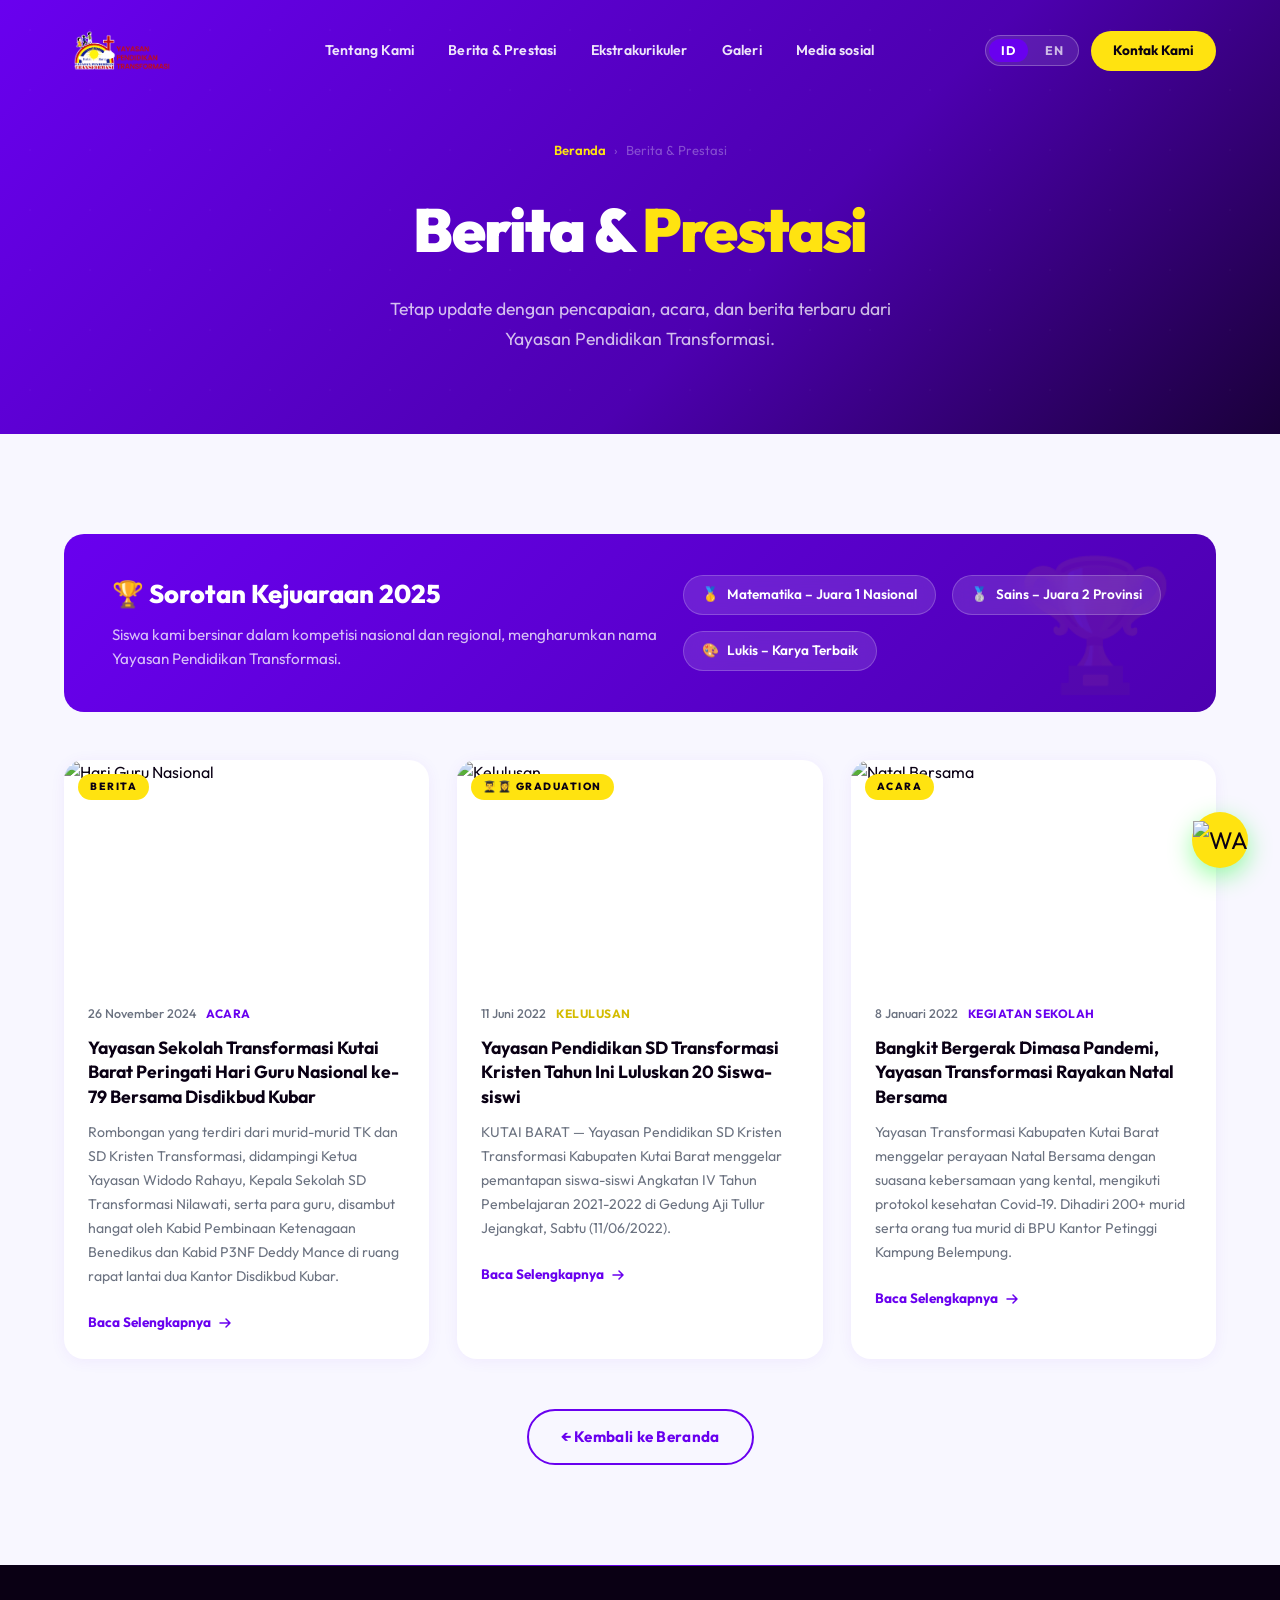
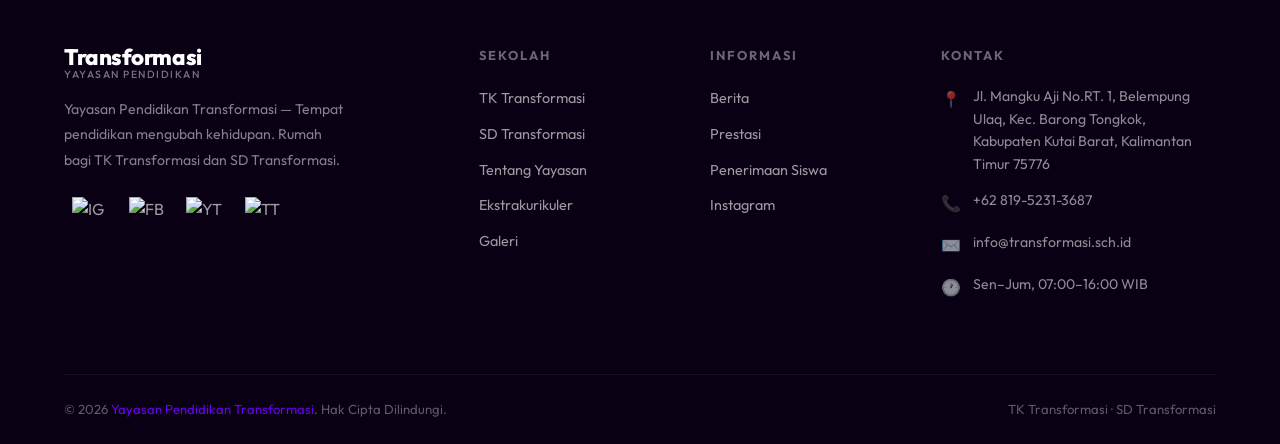
==== berita.html @ 36147ccf "adasidk" ====
<!DOCTYPE html>
<html lang="id">
<head>
  <meta charset="UTF-8" />
  <meta name="viewport" content="width=device-width, initial-scale=1.0" />
  <title>Berita & Prestasi — Yayasan Pendidikan Transformasi</title>
  <meta name="description" content="Berita terbaru dan sorotan prestasi siswa SD & TK Transformasi, Kutai Barat." />
  <link rel="stylesheet" href="style.css" />
  <link rel="icon" href="data:image/svg+xml,<svg xmlns='http://www.w3.org/2000/svg' viewBox='0 0 100 100'><text y='.9em' font-size='90'>🎓</text></svg>" />
  <style>
    /* Page hero banner */
    .page-hero {
      background: linear-gradient(135deg, var(--purple) 0%, var(--purple-dark) 60%, #1a003a 100%);
      padding: 140px 0 80px;
      text-align: center;
      position: relative;
      overflow: hidden;
    }
    .page-hero::before {
      content: '';
      position: absolute;
      inset: 0;
      background: url("data:image/svg+xml,%3Csvg width='60' height='60' viewBox='0 0 60 60' xmlns='http://www.w3.org/2000/svg'%3E%3Cg fill='none' fill-rule='evenodd'%3E%3Cg fill='%23ffffff' fill-opacity='0.03'%3E%3Ccircle cx='30' cy='30' r='1'/%3E%3C/g%3E%3C/g%3E%3C/svg%3E");
    }
    .page-hero h1 {
      font-size: clamp(2.2rem, 5vw, 3.8rem);
      font-weight: 900;
      color: var(--white);
      letter-spacing: -0.03em;
      margin-bottom: 16px;
      position: relative;
      z-index: 1;
    }
    .page-hero h1 span { color: var(--yellow); }
    .page-hero p {
      color: rgba(255,255,255,0.75);
      font-size: 1.1rem;
      max-width: 540px;
      margin: 0 auto;
      line-height: 1.7;
      position: relative;
      z-index: 1;
    }
    .breadcrumb {
      display: flex;
      align-items: center;
      justify-content: center;
      gap: 8px;
      font-size: 0.82rem;
      color: rgba(255,255,255,0.5);
      margin-bottom: 20px;
      position: relative;
      z-index: 1;
    }
    .breadcrumb a { color: var(--yellow); font-weight: 600; }
    .breadcrumb a:hover { text-decoration: underline; }
    .breadcrumb span { color: rgba(255,255,255,0.3); }

    /* Extended news grid */
    .news-grid-extended {
      display: grid;
      grid-template-columns: repeat(3, 1fr);
      gap: 28px;
    }
    @media (max-width: 1024px) { .news-grid-extended { grid-template-columns: repeat(2, 1fr); } }
    @media (max-width: 640px)  { .news-grid-extended { grid-template-columns: 1fr; } }
  </style>
</head>

<body>

  <!-- NAVBAR (identik dengan index) -->
  <header id="navbar">
    <div class="container">
      <div class="nav-inner">
        <a href="index.html" class="nav-logo">
          <img src="/assets/logo.png" alt="Transformasi Logo" onerror="this.style.display='none'" />
        </a>
        <nav class="nav-links" id="navLinks">
          <a href="index.html#about"    data-en="About"              data-id="Tentang Kami">Tentang Kami</a>
          <a href="berita.html"         data-en="News & Achievements" data-id="Berita & Prestasi" class="active">Berita & Prestasi</a>
          <a href="ekstrakurikuler.html" data-en="Extracurricular"   data-id="Ekstrakurikuler">Ekstrakurikuler</a>
          <a href="galeri.html"         data-en="Gallery"            data-id="Galeri">Galeri</a>
          <a href="index.html#instagram" data-en="Social media"      data-id="Media sosial">Instagram</a>
        </nav>
        <div class="nav-right">
          <div class="lang-toggle">
            <button class="lang-btn" id="langID" onclick="setLang('id')">ID</button>
            <button class="lang-btn" id="langEN" onclick="setLang('en')">EN</button>
          </div>
          <a href="index.html#footer" class="nav-cta" data-en="Contact us" data-id="Kontak Kami">Kontak kami</a>
          <div class="hamburger" id="hamburger" onclick="toggleMobileMenu()">
            <span></span><span></span><span></span>
          </div>
        </div>
      </div>
    </div>
    <div class="mobile-menu" id="mobileMenu">
      <a href="index.html#about"      onclick="toggleMobileMenu()">Tentang Kami</a>
      <a href="berita.html"            onclick="toggleMobileMenu()">Berita & Prestasi</a>
      <a href="ekstrakurikuler.html"   onclick="toggleMobileMenu()">Ekstrakurikuler</a>
      <a href="galeri.html"            onclick="toggleMobileMenu()">Galeri</a>
      <a href="index.html#instagram"   onclick="toggleMobileMenu()">Media Sosial</a>
      <a href="index.html#footer"      onclick="toggleMobileMenu()">Kontak Kami</a>
    </div>
  </header>

  <!-- PAGE HERO -->
  <section class="page-hero">
    <div class="breadcrumb">
      <a href="index.html">Beranda</a>
      <span>›</span>
      <span>Berita & Prestasi</span>
    </div>
    <h1>Berita &amp; <span>Prestasi</span></h1>
    <p>Tetap update dengan pencapaian, acara, dan berita terbaru dari Yayasan Pendidikan Transformasi.</p>
  </section>

  <!-- MAIN CONTENT -->
  <section id="berita" class="section-pad">
    <div class="container">

      <!-- Prestasi Banner -->
      <div class="prestasi-banner reveal">
        <div class="prestasi-banner-text">
          <h3 data-en="🏆 Championship Highlights 2025" data-id="🏆 Sorotan Kejuaraan 2025">🏆 Sorotan Kejuaraan 2025</h3>
          <p data-en="Our students shine in national and regional competitions."
             data-id="Siswa kami bersinar dalam kompetisi nasional dan regional, mengharumkan nama Yayasan Pendidikan Transformasi.">
            Siswa kami bersinar dalam kompetisi nasional dan regional, mengharumkan nama Yayasan Pendidikan Transformasi.
          </p>
        </div>
        <div class="prestasi-awards">
          <div class="award-pill">🥇 <span>Matematika – Juara 1 Nasional</span></div>
          <div class="award-pill">🥈 <span>Sains – Juara 2 Provinsi</span></div>
          <div class="award-pill">🎨 <span>Lukis – Karya Terbaik</span></div>
        </div>
      </div>

      <!-- News Grid (extended — tambah kartu lebih banyak di sini) -->
      <div class="news-grid-extended" style="margin-top: 0;">

        <!-- Card 1 -->
        <div class="news-card reveal">
          <div class="news-img-wrap">
            <img src="https://mediakaltim.com/wp-content/uploads/2024/11/KUBAR-Hari-Guru-Nasional1-696x305.jpg" alt="Hari Guru Nasional" />
            <span class="news-badge">Berita</span>
          </div>
          <div class="news-body">
            <div class="news-meta">
              <span class="news-date">26 November 2024</span>
              <span class="news-cat">Acara</span>
            </div>
            <h3>Yayasan Sekolah Transformasi Kutai Barat Peringati Hari Guru Nasional ke-79 Bersama Disdikbud Kubar</h3>
            <p>Rombongan yang terdiri dari murid-murid TK dan SD Kristen Transformasi, didampingi Ketua Yayasan Widodo Rahayu, Kepala Sekolah SD Transformasi Nilawati, serta para guru, disambut hangat oleh Kabid Pembinaan Ketenagaan Benedikus dan Kabid P3NF Deddy Mance di ruang rapat lantai dua Kantor Disdikbud Kubar.</p>
            <a href="https://mediakaltim.com/yayasan-sekolah-transformasi-kutai-barat-peringati-hari-guru-nasional-ke-79-bersama-disdikbud-kubar/" class="news-link" target="_blank">
              <span>Baca Selengkapnya</span>
              <svg width="16" height="16" viewBox="0 0 16 16" fill="none"><path d="M3 8h10M9 4l4 4-4 4" stroke="currentColor" stroke-width="1.5" stroke-linecap="round" stroke-linejoin="round"/></svg>
            </a>
          </div>
        </div>

        <!-- Card 2 -->
        <div class="news-card reveal">
          <div class="news-img-wrap">
            <img src="https://www.berandaindonesia.id/wp-content/uploads/2022/06/IMG_20220612_060843.jpg" alt="Kelulusan" />
            <span class="news-badge Graduation">👨‍🎓👩‍🎓 Graduation</span>
          </div>
          <div class="news-body">
            <div class="news-meta">
              <span class="news-date">11 Juni 2022</span>
              <span class="news-cat" style="color:var(--yellow-dark)">Kelulusan</span>
            </div>
            <h3>Yayasan Pendidikan SD Transformasi Kristen Tahun Ini Luluskan 20 Siswa-siswi</h3>
            <p>KUTAI BARAT — Yayasan Pendidikan SD Kristen Transformasi Kabupaten Kutai Barat menggelar pemantapan siswa-siswi Angkatan IV Tahun Pembelajaran 2021-2022 di Gedung Aji Tullur Jejangkat, Sabtu (11/06/2022).</p>
            <a href="https://www.berandaindonesia.id/2022/06/11/yayasan-pendidikan-sd-transformasi-kristen-tahun-ini-luluskan-20-siswa-siswi" class="news-link" target="_blank">
              <span>Baca Selengkapnya</span>
              <svg width="16" height="16" viewBox="0 0 16 16" fill="none"><path d="M3 8h10M9 4l4 4-4 4" stroke="currentColor" stroke-width="1.5" stroke-linecap="round" stroke-linejoin="round"/></svg>
            </a>
          </div>
        </div>

        <!-- Card 3 -->
        <div class="news-card reveal">
          <div class="news-img-wrap">
            <img src="https://swarakaltim.com/wp-content/uploads/2022/01/Bangkit-Bergerak-Dimasa-Pandemi-Yayasan-Transformasi-Rayakan-Natal-Bersama.jpg" alt="Natal Bersama" />
            <span class="news-badge">Acara</span>
          </div>
          <div class="news-body">
            <div class="news-meta">
              <span class="news-date">8 Januari 2022</span>
              <span class="news-cat">Kegiatan Sekolah</span>
            </div>
            <h3>Bangkit Bergerak Dimasa Pandemi, Yayasan Transformasi Rayakan Natal Bersama</h3>
            <p>Yayasan Transformasi Kabupaten Kutai Barat menggelar perayaan Natal Bersama dengan suasana kebersamaan yang kental, mengikuti protokol kesehatan Covid-19. Dihadiri 200+ murid serta orang tua murid di BPU Kantor Petinggi Kampung Belempung.</p>
            <a href="https://swarakaltim.com/2022/01/09/bangkit-bergerak-dimasa-pandemi-yayasan-transformasi-rayakan-natal-bersama/" class="news-link" target="_blank">
              <span>Baca Selengkapnya</span>
              <svg width="16" height="16" viewBox="0 0 16 16" fill="none"><path d="M3 8h10M9 4l4 4-4 4" stroke="currentColor" stroke-width="1.5" stroke-linecap="round" stroke-linejoin="round"/></svg>
            </a>
          </div>
        </div>

        <!-- Tambahkan kartu berita baru di sini dengan format yang sama -->

      </div><!-- /news-grid-extended -->

      <!-- Back to home -->
      <div class="berita-footer">
        <a href="index.html" class="btn btn-outline-purple">← Kembali ke Beranda</a>
      </div>
    </div>
  </section>

  <!-- FOOTER -->
  <footer id="footer">
    <div class="container">
      <div class="footer-grid">
        <div class="footer-brand">
          <div class="nav-logo" style="margin-bottom:16px">
            <img src="logo.png" alt="Logo" style="width:44px;height:44px;object-fit:contain" onerror="this.style.display='none'" />
            <div class="nav-logo-text">
              <span class="nav-logo-name">Transformasi</span>
              <span class="nav-logo-sub">Yayasan Pendidikan</span>
            </div>
          </div>
          <p class="footer-desc">Yayasan Pendidikan Transformasi — Tempat pendidikan mengubah kehidupan. Rumah bagi TK Transformasi dan SD Transformasi.</p>
          <div class="footer-socials">
            <a href="https://www.instagram.com/transformasi_kutaibarat" class="social-btn" title="Instagram"><img src="https://cdn-icons-png.flaticon.com/512/174/174855.png" alt="IG" /></a>
            <a href="https://www.facebook.com/share/1ArKHrLhUh/" class="social-btn" title="Facebook"><img src="https://cdn-icons-png.flaticon.com/512/174/174848.png" alt="FB" /></a>
            <a href="https://youtube.com/@yayasan.transformasi" class="social-btn" title="YouTube"><img src="https://cdn-icons-png.flaticon.com/512/1384/1384060.png" alt="YT" /></a>
            <a href="https://www.tiktok.com/@yayasan_transformasi" class="social-btn" title="Tiktok"><img src="https://cdn-icons-png.flaticon.com/512/15713/15713399.png" alt="TT" /></a>
          </div>
        </div>
        <div class="footer-col">
          <h4>Sekolah</h4>
          <ul>
            <li><a href="index.html#about">TK Transformasi</a></li>
            <li><a href="index.html#about">SD Transformasi</a></li>
            <li><a href="index.html#about">Tentang Yayasan</a></li>
            <li><a href="ekstrakurikuler.html">Ekstrakurikuler</a></li>
            <li><a href="galeri.html">Galeri</a></li>
          </ul>
        </div>
        <div class="footer-col">
          <h4>Informasi</h4>
          <ul>
            <li><a href="berita.html">Berita</a></li>
            <li><a href="berita.html">Prestasi</a></li>
            <li><a href="#">Penerimaan Siswa</a></li>
            <li><a href="https://www.instagram.com/transformasi_kutaibarat">Instagram</a></li>
          </ul>
        </div>
        <div class="footer-col">
          <h4>Kontak</h4>
          <div class="footer-contact-item">
            <span class="icon">📍</span>
            <span>Jl. Mangku Aji No.RT. 1, Belempung Ulaq, Kec. Barong Tongkok, Kabupaten Kutai Barat, Kalimantan Timur 75776</span>
          </div>
          <div class="footer-contact-item"><span class="icon">📞</span><span>+62 819-5231-3687</span></div>
          <div class="footer-contact-item"><span class="icon">✉️</span><span>info@transformasi.sch.id</span></div>
          <div class="footer-contact-item"><span class="icon">🕐</span><span>Sen–Jum, 07:00–16:00 WIB</span></div>
        </div>
      </div>
      <div class="footer-bottom">
        <p>© 2026 <span>Yayasan Pendidikan Transformasi</span>. Hak Cipta Dilindungi.</p>
        <p>TK Transformasi · SD Transformasi</p>
      </div>
    </div>
  </footer>

  <a href="https://wa.me/6281952313687?text=Halo%20Yayasan%20Transformasi!" target="_blank" class="floating-chat" title="Chat WhatsApp">
    <img src="https://cdn-icons-png.flaticon.com/512/3536/3536445.png" alt="WA" />
  </a>

  <script src="script.js"></script>
</body>
</html>
---- style.css ----
/* ============================================
   YAYASAN TRANSFORMASI - Design System
   Modern Futuristic Minimalist
============================================ */

@import url('https://fonts.googleapis.com/css2?family=Outfit:wght@300;400;500;600;700;800;900&family=Inter:wght@300;400;500;600;700&display=swap');

/* ---- CSS Variables ---- */
:root {
  --purple: #6900ef;
  --purple-dark: #4d00b0;
  --purple-light: #8b33ff;
  --purple-glow: rgba(105, 0, 239, 0.3);
  --yellow: #ffe310;
  --yellow-dark: #d4bc00;
  --white: #ffffff;
  --off-white: #f8f7ff;
  --dark: #0a0014;
  --dark-card: #130026;
  --gray: #6b7280;
  --gray-light: #f3f0ff;
  --font-primary: 'Outfit', sans-serif;
  --font-secondary: 'Inter', sans-serif;
  --transition: 0.3s cubic-bezier(0.4, 0, 0.2, 1);
  --shadow-sm: 0 4px 20px rgba(105,0,239,0.12);
  --shadow-md: 0 8px 40px rgba(105,0,239,0.2);
  --shadow-lg: 0 16px 60px rgba(105,0,239,0.28);
  --radius-sm: 12px;
  --radius-md: 20px;
  --radius-lg: 32px;
  --border-glow: 1px solid rgba(105,0,239,0.25);
}

/* ---- Reset & Base ---- */
*, *::before, *::after { box-sizing: border-box; margin: 0; padding: 0; }

html { scroll-behavior: smooth; font-size: 16px; }

body {
  font-family: var(--font-primary);
  background: var(--white);
  color: var(--dark);
  overflow-x: hidden;
  line-height: 1.6;
}

img { max-width: 100%; display: block; }
a { text-decoration: none; color: inherit; }
ul { list-style: none; }
button { cursor: pointer; border: none; background: none; font-family: inherit; }

/* ---- Utility ---- */
.container { max-width: 1200px; margin: 0 auto; padding: 0 24px; }
.section-pad { padding: 100px 0; }
.section-pad-sm { padding: 70px 0; }
.text-center { text-align: center; }
.tag {
  display: inline-block;
  background: var(--purple-glow);
  color: var(--purple);
  font-size: 0.75rem;
  font-weight: 700;
  letter-spacing: 2px;
  text-transform: uppercase;
  padding: 6px 18px;
  border-radius: 50px;
  border: 1px solid rgba(105,0,239,0.2);
  margin-bottom: 16px;
}
.tag-yellow {
  background: rgba(255,227,16,0.15);
  color: #8b6d00;
  border-color: rgba(255,227,16,0.4);
}
.section-title {
  font-size: clamp(2rem, 4vw, 3rem);
  font-weight: 800;
  line-height: 1.15;
  letter-spacing: -0.02em;
}
.section-subtitle {
  font-size: 1.1rem;
  color: var(--gray);
  max-width: 600px;
  margin: 16px auto 0;
  line-height: 1.7;
}
.btn {
  display: inline-flex;
  align-items: center;
  gap: 8px;
  padding: 14px 32px;
  border-radius: 50px;
  font-size: 0.95rem;
  font-weight: 700;
  letter-spacing: 0.3px;
  transition: var(--transition);
  position: relative;
  overflow: hidden;
}
.btn-primary {
  background: var(--purple);
  color: var(--white);
  box-shadow: 0 4px 20px var(--purple-glow);
}
.btn-primary:hover {
  background: var(--purple-dark);
  box-shadow: 0 8px 30px rgba(105,0,239,0.45);
  transform: translateY(-2px);
}
.btn-yellow {
  background: var(--yellow);
  color: var(--dark);
  box-shadow: 0 4px 20px rgba(255,227,16,0.35);
}
.btn-yellow:hover {
  background: var(--yellow-dark);
  transform: translateY(-2px);
  box-shadow: 0 8px 30px rgba(255,227,16,0.5);
}
.btn-outline {
  background: transparent;
  color: var(--white);
  border: 2px solid rgba(255,255,255,0.4);
}
.btn-outline:hover {
  background: rgba(255,255,255,0.12);
  border-color: var(--white);
}
.btn-outline-purple {
  background: transparent;
  color: var(--purple);
  border: 2px solid var(--purple);
}
.btn-outline-purple:hover {
  background: var(--purple);
  color: var(--white);
}

/* ---- Scroll reveal ---- */
.reveal { opacity: 0; transform: translateY(40px); transition: opacity 0.7s ease, transform 0.7s ease; }
.reveal.visible { opacity: 1; transform: translateY(0); }
.reveal-left { opacity: 0; transform: translateX(-50px); transition: opacity 0.7s ease, transform 0.7s ease; }
.reveal-left.visible { opacity: 1; transform: translateX(0); }
.reveal-right { opacity: 0; transform: translateX(50px); transition: opacity 0.7s ease, transform 0.7s ease; }
.reveal-right.visible { opacity: 1; transform: translateX(0); }

/* ===========================================
   NAVBAR
=========================================== */
#navbar {
  position: fixed;
  top: 0;
  left: 0;
  width: 100%;
  z-index: 1000;
  transition: background 0.4s ease, box-shadow 0.4s ease, padding 0.4s ease;
  padding: 20px 0;
}
#navbar.scrolled {
  background: rgba(255,255,255,0.97);
  backdrop-filter: blur(20px);
  -webkit-backdrop-filter: blur(20px);
  box-shadow: 0 2px 30px rgba(105,0,239,0.08);
  padding: 12px 0;
}
.nav-inner {
  display: flex;
  align-items: center;
  justify-content: space-between;
  gap: 16px;
}
.nav-logo {
  display: flex;
  align-items: center;
  gap: 12px;
  text-decoration: none;
}
.nav-logo img {
  width: 150px;
  height: auto;
  /* object-fit: contain; */
}
.nav-logo-text { display: flex; flex-direction: column; line-height: 1.1; }
.nav-logo-name {
  font-size: 1.1rem;
  font-weight: 800;
  color: var(--white);
  transition: color 0.3s;
  letter-spacing: -0.02em;
}
.nav-logo-sub {
  font-size: 0.65rem;
  font-weight: 500;
  color: rgba(255,255,255,0.75);
  letter-spacing: 1.5px;
  text-transform: uppercase;
  transition: color 0.3s;
}
#navbar.scrolled .nav-logo-name { color: var(--purple); }
#navbar.scrolled .nav-logo-sub { color: var(--gray); }

.nav-links {
  display: flex;
  align-items: center;
  gap: 6px;
}
.nav-links a {
  font-size: 0.88rem;
  font-weight: 600;
  color: rgba(255,255,255,0.9);
  padding: 8px 14px;
  border-radius: 8px;
  transition: var(--transition);
  letter-spacing: 0.2px;
}
.nav-links a:hover, .nav-links a.active {
  color: var(--yellow);
  background: rgba(255,227,16,0.1);
}
#navbar.scrolled .nav-links a { color: var(--dark); }
#navbar.scrolled .nav-links a:hover, #navbar.scrolled .nav-links a.active {
  color: var(--purple);
  background: rgba(105,0,239,0.08);
}

.nav-right { display: flex; align-items: center; gap: 12px; }
.lang-toggle {
  display: flex;
  align-items: center;
  background: rgba(255,255,255,0.1);
  border-radius: 50px;
  border: 1px solid rgba(255,255,255,0.25);
  overflow: hidden;
  transition: var(--transition);
}
#navbar.scrolled .lang-toggle {
  background: rgba(105,0,239,0.06);
  border-color: rgba(105,0,239,0.2);
}
.lang-btn {
  padding: 6px 14px;
  font-size: 0.78rem;
  font-weight: 700;
  color: rgba(255,255,255,0.7);
  cursor: pointer;
  transition: var(--transition);
  letter-spacing: 1px;
  border: none;
  background: none;
  font-family: inherit;
}
#navbar.scrolled .lang-btn { color: var(--gray); }
.lang-btn.active {
  background: var(--purple);
  color: var(--white) !important;
  border-radius: 50px;
  margin: 3px;
  padding: 4px 12px;
}
.nav-cta {
  background: var(--yellow);
  color: var(--dark) !important;
  padding: 9px 22px;
  border-radius: 50px;
  font-size: 0.85rem;
  font-weight: 700;
  transition: var(--transition);
  border: none;
}
.nav-cta:hover { background: var(--yellow-dark); transform: translateY(-1px); }

.hamburger {
  display: none;
  flex-direction: column;
  gap: 5px;
  cursor: pointer;
  padding: 4px;
}
.hamburger span {
  display: block;
  width: 24px;
  height: 2.5px;
  background: var(--white);
  border-radius: 2px;
  transition: var(--transition);
}
#navbar.scrolled .hamburger span { background: var(--dark); }
.hamburger.open span:nth-child(1) { transform: rotate(45deg) translate(5px, 5px); }
.hamburger.open span:nth-child(2) { opacity: 0; }
.hamburger.open span:nth-child(3) { transform: rotate(-45deg) translate(5px, -5px); }

.mobile-menu {
  display: none;
  background: var(--white);
  padding: 24px;
  border-top: 1px solid rgba(105,0,239,0.1);
  flex-direction: column;
  gap: 4px;
}
.mobile-menu.open { display: flex; }
.mobile-menu a {
  font-size: 1rem;
  font-weight: 600;
  color: var(--dark);
  padding: 12px 16px;
  border-radius: 10px;
  transition: var(--transition);
}
.mobile-menu a:hover { background: rgba(105,0,239,0.06); color: var(--purple); }

/* ===========================================
   HERO SECTION
=========================================== */
#hero {
  position: relative;
  width: 100%;
  height: 100vh;
  min-height: 700px;
  display: flex;
  align-items: center;
  justify-content: center;
  overflow: hidden;
}
.hero-video-wrap {
  position: absolute;
  inset: 0;
  z-index: 0;
}
.hero-video-wrap video {
  width: 100%;
  height: 100%;
  object-fit: cover;
}
.hero-overlay {
  position: absolute;
  inset: 0;
  background: linear-gradient(
    135deg,
    rgba(105,0,239,0.85) 0%,
    rgba(10,0,20,0.75) 50%,
    rgba(105,0,239,0.65) 100%
  );
  z-index: 1;
}
.hero-overlay::after {
  content: '';
  position: absolute;
  inset: 0;
  background: url("data:image/svg+xml,%3Csvg width='60' height='60' viewBox='0 0 60 60' xmlns='http://www.w3.org/2000/svg'%3E%3Cg fill='none' fill-rule='evenodd'%3E%3Cg fill='%23ffffff' fill-opacity='0.03'%3E%3Ccircle cx='30' cy='30' r='1'/%3E%3C/g%3E%3C/g%3E%3C/svg%3E");
}
.hero-content {
  position: relative;
  z-index: 2;
  text-align: center;
  padding: 0 24px;
  max-width: 900px;
}
.hero-tag {
  display: inline-flex;
  align-items: center;
  gap: 8px;
  background: rgba(255,255,255,0.1);
  border: 1px solid rgba(255,255,255,0.2);
  padding: 8px 20px;
  border-radius: 50px;
  font-size: 0.8rem;
  font-weight: 600;
  color: var(--yellow);
  letter-spacing: 2px;
  text-transform: uppercase;
  margin-bottom: 28px;
  backdrop-filter: blur(10px);
  animation: fadeInDown 0.8s ease both;
}
.hero-tag span { display: inline-block; width: 6px; height: 6px; border-radius: 50%; background: var(--yellow); animation: pulse 1.5s infinite; }
@keyframes pulse { 0%,100%{opacity:1;transform:scale(1)} 50%{opacity:.5;transform:scale(.8)} }
.hero-title {
  font-size: clamp(2rem, 5vw, 4rem); /* kecilkan dari 2.8rem/7vw/5.5rem */
  font-weight: 900;
  color: var(--white);
  line-height: 1.1;
  letter-spacing: -0.03em;
  margin-bottom: 12px;
  animation: fadeInUp 0.8s ease 0.2s both;
}
.hero-title span { color: var(--yellow); display: block; }
.hero-title span.white { color: var(--white); }
.hero-subtitle {
  font-size: clamp(1rem, 2vw, 1.25rem);
  color: rgba(255,255,255,0.8);
  line-height: 1.7;
  margin-bottom: 40px;
  animation: fadeInUp 0.8s ease 0.35s both;
}
.hero-actions {
  display: flex;
  gap: 16px;
  justify-content: center;
  flex-wrap: wrap;
  animation: fadeInUp 0.8s ease 0.5s both;
}
.hero-school-badges {
  display: flex;
  gap: 12px;
  justify-content: center;
  margin-top: 48px;
  animation: fadeInUp 0.8s ease 0.65s both;
}
.school-badge {
  display: flex;
  align-items: center;
  gap: 10px;
  background: rgba(255,255,255,0.1);
  border: 1px solid rgba(255,255,255,0.2);
  backdrop-filter: blur(10px);
  padding: 12px 24px;
  border-radius: 50px;
  font-size: 0.9rem;
  font-weight: 700;
  color: var(--white);
  transition: var(--transition);
}
.school-badge:hover { background: rgba(255,227,16,0.2); border-color: var(--yellow); color: var(--yellow); }
.school-badge-icon { font-size: 1.3rem; }

.hero-scroll {
  position: absolute;
  bottom: 32px;
  left: 50%;
  transform: translateX(-50%);
  z-index: 2;
  display: flex;
  flex-direction: column;
  align-items: center;
  gap: 6px;
  color: rgba(255,255,255,0.6);
  font-size: 0.7rem;
  letter-spacing: 2px;
  text-transform: uppercase;
  animation: fadeIn 1s ease 1s both;
}
.scroll-arrow {
  color: var(--yellow);
  display: flex;
  align-items: center;
  justify-content: center;
  animation: arrowBounce 1.6s ease-in-out infinite;
}

@keyframes arrowBounce {
  0%, 100% { transform: translateY(0);   opacity: 1; }
  40%       { transform: translateY(8px); opacity: 0.6; }
  70%       { transform: translateY(3px); opacity: 0.9; }
}

@keyframes fadeInDown { from{opacity:0;transform:translateY(-30px)} to{opacity:1;transform:translateY(0)} }
@keyframes fadeInUp { from{opacity:0;transform:translateY(30px)} to{opacity:1;transform:translateY(0)} }
@keyframes fadeIn { from{opacity:0} to{opacity:1} }

/* ===========================================
   ABOUT SECTION
=========================================== */
#about { background: var(--white); }
.about-grid {
  display: grid;
  grid-template-columns: 1fr 1fr;
  gap: 80px;
  align-items: center;
}
.about-text .tag { margin-bottom: 20px; }
.about-text .section-title { margin-bottom: 20px; }
.about-desc { color: var(--gray); font-size: 1.05rem; line-height: 1.8; margin-bottom: 32px; }
.school-cards {
  display: grid;
  grid-template-columns: 1fr 1fr;
  gap: 16px;
  margin-top: 32px;
}
.school-card {
  background: var(--gray-light);
  border: 1px solid rgba(105,0,239,0.1);
  border-radius: var(--radius-md);
  padding: 24px;
  transition: var(--transition);
  position: relative;
  overflow: hidden;
}
.school-card::before {
  content: '';
  position: absolute;
  top: 0; left: 0;
  width: 4px;
  height: 100%;
  background: var(--purple);
  transition: var(--transition);
}
.school-card:hover { box-shadow: var(--shadow-md); transform: translateY(-4px); }
.school-card:hover::before { width: 100%; opacity: 0.04; }
.school-card-icon { font-size: 2rem; margin-bottom: 12px; }
.school-card h3 { font-size: 1.1rem; font-weight: 800; color: var(--purple); margin-bottom: 6px; }
.school-card p { font-size: 0.88rem; color: var(--gray); line-height: 1.6; }

.about-visual { position: relative; }
.about-img-wrap {
  border-radius: var(--radius-lg);
  overflow: hidden;
  position: relative;
  box-shadow: var(--shadow-lg);
}
.about-img-wrap img { width: 100%; height: 500px; object-fit: cover; }
.about-img-badge {
  position: absolute;
  bottom: -20px;
  left: -20px;
  background: var(--yellow);
  border-radius: var(--radius-md);
  padding: 20px 24px;
  box-shadow: 0 8px 30px rgba(255,227,16,0.4);
}
.about-img-badge span { display: block; font-size: 2.2rem; font-weight: 900; color: var(--dark); line-height: 1; }
.about-img-badge small { font-size: 0.75rem; font-weight: 600; color: rgba(0,0,0,0.6); letter-spacing: 0.5px; }

/* ===========================================
   STATS SECTION
=========================================== */
#stats {
  background: var(--dark);
  position: relative;
  overflow: hidden;
}
#stats::before {
  content: '';
  position: absolute;
  top: -50%;
  left: -10%;
  width: 600px;
  height: 600px;
  background: radial-gradient(circle, rgba(105,0,239,0.3) 0%, transparent 70%);
  pointer-events: none;
}
#stats::after {
  content: '';
  position: absolute;
  bottom: -50%;
  right: -10%;
  width: 500px;
  height: 500px;
  background: radial-gradient(circle, rgba(255,227,16,0.1) 0%, transparent 70%);
  pointer-events: none;
}
.stats-header { margin-bottom: 60px; }
.stats-header .section-title { color: var(--white); }
.stats-header .section-subtitle { color: rgba(255,255,255,0.55); }
.stats-grid {
  display: grid;
  grid-template-columns: repeat(4, 1fr);
  gap: 24px;
  position: relative;
  z-index: 1;
}
.stat-card {
  background: rgba(255,255,255,0.04);
  border: 1px solid rgba(255,255,255,0.08);
  border-radius: var(--radius-md);
  padding: 40px 28px;
  text-align: center;
  transition: var(--transition);
  position: relative;
  overflow: hidden;
}
.stat-card::before {
  content: '';
  position: absolute;
  inset: 0;
  background: linear-gradient(135deg, rgba(105,0,239,0.08), transparent);
  opacity: 0;
  transition: var(--transition);
}
.stat-card:hover { border-color: rgba(105,0,239,0.4); transform: translateY(-6px); box-shadow: 0 20px 50px rgba(105,0,239,0.25); }
.stat-card:hover::before { opacity: 1; }
.stat-icon { font-size: 2.5rem; margin-bottom: 16px; }
.stat-num {
  font-size: 3.5rem;
  font-weight: 900;
  color: var(--white);
  line-height: 1;
  letter-spacing: -0.03em;
}
.stat-num .accent { color: var(--yellow); }
.stat-label {
  font-size: 0.9rem;
  font-weight: 500;
  color: rgba(255,255,255,0.5);
  margin-top: 10px;
  letter-spacing: 0.5px;
}

/* ===========================================
   BERITA & PRESTASI
=========================================== */
#berita { background: var(--off-white); }
.berita-header { margin-bottom: 60px; }
.news-grid {
  display: grid;
  grid-template-columns: repeat(3, 1fr);
  gap: 28px;
}
.news-card {
  background: var(--white);
  border-radius: var(--radius-md);
  overflow: hidden;
  box-shadow: 0 2px 16px rgba(105,0,239,0.06);
  transition: var(--transition);
  position: relative;
}
.news-card:hover { transform: translateY(-8px); box-shadow: var(--shadow-md); }
.news-img-wrap { height: 220px; overflow: hidden; position: relative; }
.news-img-wrap img { width: 100%; height: 100%; object-fit: cover; transition: transform 0.6s ease; }
.news-card:hover .news-img-wrap img { transform: scale(1.05); }
.news-badge {
  position: absolute;
  top: 14px; left: 14px;
  background: var(--yellow);
  color: var(--dark);
  font-size: 0.65rem;
  font-weight: 800;
  letter-spacing: 1.5px;
  text-transform: uppercase;
  padding: 5px 12px;
  border-radius: 50px;
}
.news-badge.prestasi { background: var(--purple); color: var(--white); }
.news-body { padding: 24px; }
.news-meta { display: flex; align-items: center; gap: 10px; margin-bottom: 12px; }
.news-date { font-size: 0.78rem; color: var(--gray); font-weight: 500; }
.news-cat { font-size: 0.75rem; font-weight: 700; color: var(--purple); text-transform: uppercase; letter-spacing: 0.5px; }
.news-card h3 { font-size: 1.1rem; font-weight: 700; line-height: 1.4; margin-bottom: 12px; color: var(--dark); }
.news-card p { font-size: 0.88rem; color: var(--gray); line-height: 1.7; margin-bottom: 20px; }
.news-link {
  display: inline-flex;
  align-items: center;
  gap: 6px;
  font-size: 0.85rem;
  font-weight: 700;
  color: var(--purple);
  transition: var(--transition);
}
.news-link:hover { gap: 10px; color: var(--purple-dark); }
.news-link svg { transition: var(--transition); }

.berita-footer { text-align: center; margin-top: 50px; }

/* Prestasi Banner */
.prestasi-banner {
  background: linear-gradient(135deg, var(--purple), var(--purple-dark));
  border-radius: var(--radius-md);
  padding: 40px 48px;
  display: flex;
  align-items: center;
  justify-content: space-between;
  gap: 24px;
  margin-bottom: 48px;
  overflow: hidden;
  position: relative;
}
.prestasi-banner::before {
  content: '🏆';
  position: absolute;
  right: 40px;
  font-size: 8rem;
  opacity: 0.08;
}
.prestasi-banner-text h3 { font-size: 1.6rem; font-weight: 800; color: var(--white); margin-bottom: 8px; }
.prestasi-banner-text p { color: rgba(255,255,255,0.75); font-size: 0.95rem; }
.prestasi-awards {
  display: flex;
  gap: 16px;
  flex-wrap: wrap;
}
.award-pill {
  background: rgba(255,255,255,0.12);
  border: 1px solid rgba(255,255,255,0.2);
  border-radius: 50px;
  padding: 8px 18px;
  display: flex;
  align-items: center;
  gap: 8px;
  font-size: 0.85rem;
  font-weight: 600;
  color: var(--white);
  backdrop-filter: blur(10px);
}

/* ===========================================
   EXTRAKURIKULER
=========================================== */
#ekskul { background: var(--white); }
.ekskul-grid {
  display: grid;
  grid-template-columns: repeat(4, 1fr);
  gap: 20px;
  margin-top: 50px;
}
.ekskul-card {
  background: var(--gray-light);
  border: 1px solid rgba(105,0,239,0.08);
  border-radius: var(--radius-md);
  padding: 32px 20px;
  text-align: center;
  transition: var(--transition);
  cursor: default;
  position: relative;
  overflow: hidden;
}
.ekskul-card::after {
  content: '';
  position: absolute;
  bottom: 0; left: 0;
  width: 100%;
  height: 3px;
  background: linear-gradient(90deg, var(--purple), var(--yellow));
  transform: scaleX(0);
  transition: var(--transition);
}
.ekskul-card:hover { transform: translateY(-6px); box-shadow: var(--shadow-sm); background: var(--white); }
.ekskul-card:hover::after { transform: scaleX(1); }
.ekskul-icon { font-size: 2.8rem; margin-bottom: 14px; display: block; transition: var(--transition); }
.ekskul-card:hover .ekskul-icon { transform: scale(1.15) rotate(-5deg); }
.ekskul-card h4 { font-size: 0.95rem; font-weight: 700; color: var(--dark); margin-bottom: 6px; }
.ekskul-card p { font-size: 0.78rem; color: var(--gray); line-height: 1.5; }
.ekskul-card .ekskul-count {
  display: inline-block;
  margin-top: 12px;
  background: rgba(105,0,239,0.08);
  color: var(--purple);
  font-size: 0.72rem;
  font-weight: 700;
  padding: 4px 12px;
  border-radius: 50px;
}

/* ===========================================
   GALLERY
=========================================== */
#gallery { background: var(--dark); overflow: hidden; }
#gallery .section-title { color: var(--white); }
#gallery .section-subtitle { color: rgba(255,255,255,0.55); }
#gallery .tag { background: rgba(255,227,16,0.15); color: var(--yellow); border-color: rgba(255,227,16,0.3); }

.gallery-filter {
  display: flex;
  justify-content: center;
  gap: 10px;
  margin: 40px 0 48px;
  flex-wrap: wrap;
}
.filter-btn {
  padding: 9px 22px;
  border-radius: 50px;
  font-size: 0.85rem;
  font-weight: 600;
  color: rgba(255,255,255,0.6);
  border: 1px solid rgba(255,255,255,0.15);
  transition: var(--transition);
  cursor: pointer;
  background: transparent;
  font-family: inherit;
}
.filter-btn:hover, .filter-btn.active {
  background: var(--purple);
  color: var(--white);
  border-color: var(--purple);
  box-shadow: 0 4px 16px var(--purple-glow);
}

.gallery-grid {
  display: grid;
  grid-template-columns: repeat(4, 1fr);
  gap: 16px;
}
.gallery-item {
  border-radius: var(--radius-sm);
  overflow: hidden;
  position: relative;
  cursor: pointer;
  aspect-ratio: 1;
}
.gallery-item.tall { grid-row: span 2; aspect-ratio: auto; }
.gallery-item img { width: 100%; height: 100%; object-fit: cover; transition: transform 0.5s ease; }
.gallery-item:hover img { transform: scale(1.06); }
.gallery-overlay {
  position: absolute;
  inset: 0;
  background: linear-gradient(to bottom, transparent, rgba(105,0,239,0.8));
  opacity: 0;
  transition: var(--transition);
  display: flex;
  align-items: flex-end;
  padding: 16px;
}
.gallery-item:hover .gallery-overlay { opacity: 1; }
.gallery-label { color: var(--white); font-size: 0.85rem; font-weight: 600; }

/* Lightbox */
.lightbox {
  position: fixed;
  inset: 0;
  background: rgba(0,0,0,0.92);
  z-index: 9999;
  display: none;
  align-items: center;
  justify-content: center;
  padding: 24px;
}
.lightbox.open { display: flex; }
.lightbox-img { max-width: 90vw; max-height: 85vh; border-radius: var(--radius-md); box-shadow: 0 0 80px rgba(105,0,239,0.4); }
.lightbox-close {
  position: absolute;
  top: 24px; right: 24px;
  width: 44px; height: 44px;
  background: rgba(255,255,255,0.1);
  border: 1px solid rgba(255,255,255,0.2);
  border-radius: 50%;
  color: var(--white);
  font-size: 1.3rem;
  display: flex;
  align-items: center;
  justify-content: center;
  cursor: pointer;
  transition: var(--transition);
  backdrop-filter: blur(10px);
}
.lightbox-close:hover { background: var(--purple); }

/* ===========================================
   INSTAGRAM FEED
=========================================== */
#instagram { background: var(--off-white); }
.instagram-header { margin-bottom: 50px; }
.insta-handle {
  display: inline-flex;
  align-items: center;
  gap: 8px;
  color: var(--purple);
  font-weight: 700;
  font-size: 1rem;
  margin-top: 12px;
}
.insta-handle::before { content: '@'; }
.instagram-feed-container {
  background: var(--white);
  border-radius: var(--radius-lg);
  padding: 32px;
  box-shadow: var(--shadow-sm);
  border: var(--border-glow);
  min-height: 300px;
}
/* Behold.so widget override for theme matching */
.instagram-feed-grid {
  display: grid;
  grid-template-columns: repeat(3, 1fr);
  gap: 12px;
}
.insta-post-card {
  /* aspect-ratio: 19; */
  border-radius: 12px;
  overflow: hidden;
  position: relative;
  cursor: pointer;
  background: var(--gray-light);
}
.insta-post-card img { width: 100%; height: 100%; object-fit: cover; transition: transform 0.4s ease; }
.insta-post-card:hover img { transform: scale(1.08); }
.insta-post-overlay {
  position: absolute;
  inset: 0;
  background: rgba(105,0,239,0.7);
  opacity: 0;
  transition: var(--transition);
  display: flex;
  align-items: center;
  justify-content: center;
  color: var(--white);
  font-size: 1.5rem;
}
.insta-post-card:hover .insta-post-overlay { opacity: 1; }
.insta-follow-btn {
  text-align: center;
  margin-top: 32px;
}

.insta-follow-btn .btn img {
  width: 20px !important;
  height: 20px !important;
  min-width: 20px;
  min-height: 20px;
  flex-shrink: 0;
  object-fit: contain;
}
/* ===========================================
   PARTNERSHIP
=========================================== */
#partnership { background: var(--white); overflow: hidden; }
.partners-header { margin-bottom: 50px; }
.marquee-wrap { overflow: hidden; position: relative; }
.marquee-wrap::before,
.marquee-wrap::after {
  content: '';
  position: absolute;
  top: 0;
  height: 100%;
  width: 120px;
  z-index: 2;
}
.marquee-wrap::before { left: 0; background: linear-gradient(to right, var(--white), transparent); }
.marquee-wrap::after { right: 0; background: linear-gradient(to left, var(--white), transparent); }
.marquee-track {
  display: flex;
  gap: 32px;
  flex-wrap: wrap;
  justify-content: center;
  width: 100%;
  animation: none;
}
@keyframes marquee { from { transform: translateX(0); } to { transform: translateX(-50%); } }
.partner-logo {
  background: var(--white);
  border: 1px solid rgba(105,0,239,0.1);
  border-radius: var(--radius-sm);
  padding: 20px 32px;
  display: flex;
  flex-direction: column;
  align-items: center;
  justify-content: center;
  gap: 10px;
  min-width: 180px;
  height: auto;
  min-height: 100px;
  transition: var(--transition);
  filter: grayscale(0%);
  opacity: 1;
  flex-shrink: 0;
  box-shadow: 0 4px 20px rgba(0,0,0,0.10), 0 1px 4px rgba(0,0,0,0.08);
}

.partner-label {
  font-size: 0.72rem;
  font-weight: 600;
  color: var(--gray);
  text-align: center;
  line-height: 1.4;
  max-width: 130px;
}
.partner-logo img {
  height: 52px;
  width: auto;
  max-width: 130px;
  object-fit: contain;
  display: block;
}
.partner-logo:hover {
  box-shadow: 0 8px 32px rgba(105,0,239,0.2), 0 2px 8px rgba(0,0,0,0.10);
  transform: scale(1.08) translateY(-4px);
  border-color: rgba(105,0,239,0.25);
  z-index: 2;
  position: relative;
}

.partner-logo .partner-name {
  font-size: 0.95rem;
  font-weight: 800;
  color: var(--dark);
  letter-spacing: -0.02em;
}

/* ===========================================
   FOOTER
=========================================== */
#footer {
  background: var(--dark);
  padding: 80px 0 0;
  position: relative;
  overflow: hidden;
}
#footer::before {
  content: '';
  position: absolute;
  top: 0; left: 0;
  width: 100%;
  height: 1px;
  background: linear-gradient(90deg, transparent, var(--purple), transparent);
}
.footer-grid {
  display: grid;
  grid-template-columns: 2fr 1fr 1fr 1.5fr;
  gap: 48px;
  margin-bottom: 60px;
}
.footer-brand .nav-logo-name { font-size: 1.4rem; color: var(--white); }
.footer-brand .nav-logo-sub { color: rgba(255,255,255,0.45); }
.footer-desc {
  font-size: 0.88rem;
  color: rgba(255,255,255,0.5);
  line-height: 1.8;
  margin-top: 16px;
  max-width: 280px;
}
.footer-socials { display: flex; gap: 10px; margin-top: 24px; }
.social-btn {
  width: 48px;
  height: auto;
  border-radius: 10px;
  /* background: rgba(255,255,255,0.06); */
  /* border: 1px solid rgba(255,255,255,0.1); */
  display: flex;
  align-items: center;
  justify-content: center;
  font-size: 1rem;
  color: rgba(255,255,255,0.6);
  transition: var(--transition);
}
.social-btn:hover {  transform: translateY(-5px); }

.footer-col h4 {
  font-size: 0.8rem;
  font-weight: 700;
  letter-spacing: 2px;
  text-transform: uppercase;
  color: rgba(255,255,255,0.4);
  margin-bottom: 20px;
}
.footer-col ul li { margin-bottom: 10px; }
.footer-col ul li a {
  font-size: 0.9rem;
  color: rgba(255,255,255,0.6);
  transition: var(--transition);
}
.footer-col ul li a:hover { color: var(--yellow); padding-left: 4px; }

.footer-contact-item {
  display: flex;
  align-items: flex-start;
  gap: 12px;
  margin-bottom: 14px;
}
.footer-contact-item .icon { font-size: 1rem; margin-top: 2px; flex-shrink: 0; }
.footer-contact-item span { font-size: 0.88rem; color: rgba(255,255,255,0.55); line-height: 1.6; }

.footer-bottom {
  border-top: 1px solid rgba(255,255,255,0.06);
  padding: 24px 0;
  display: flex;
  align-items: center;
  justify-content: space-between;
  flex-wrap: wrap;
  gap: 12px;
}
.footer-bottom p { font-size: 0.82rem; color: rgba(255,255,255,0.35); }
.footer-bottom span { color: var(--purple); }

/* Floating CTA */
.floating-chat {
  position: fixed;
  bottom: 32px;
  right: 32px;
  z-index: 900;
  background: var(--yellow);
  color: var(--dark);
  width: 56px;
  height: 56px;
  border-radius: 50%;
  display: flex;
  align-items: center;
  justify-content: center;
  font-size: 1.5rem;
  box-shadow: 0 8px 24px rgba(0, 255, 26, 0.406);
  transition: var(--transition);
  cursor: pointer;
}
.floating-chat:hover { transform: scale(1.1) rotate(-5deg); box-shadow: 0 12px 32px rgba(0, 255, 26, 0.758); }

/* ===========================================
   RESPONSIVE
=========================================== */
@media (max-width: 1024px) {
  .stats-grid { grid-template-columns: repeat(2, 1fr); }
  .about-grid { grid-template-columns: 1fr; gap: 50px; }
  .about-visual { display: block; }
  .footer-grid { grid-template-columns: 1fr 1fr; }
  .news-grid { grid-template-columns: repeat(2, 1fr); }
  .ekskul-grid { grid-template-columns: repeat(3, 1fr); }
  .gallery-grid { grid-template-columns: repeat(3, 1fr); }
  .instagram-feed-grid { grid-template-columns: repeat(3, 1fr); }
}

@media (max-width: 768px) {
  .nav-links { display: none; }
  .hamburger { display: flex; }
  .nav-cta { display: none; }
  .section-pad { padding: 70px 0; }
  .news-grid { grid-template-columns: 1fr; }
  .ekskul-grid { grid-template-columns: repeat(2, 1fr); }
  .gallery-grid { grid-template-columns: repeat(2, 1fr); }
  .instagram-feed-grid { grid-template-columns: repeat(3, 1fr); }
  .stats-grid { grid-template-columns: repeat(2, 1fr); }
  .prestasi-banner { flex-direction: column; text-align: center; }
  .footer-grid { grid-template-columns: 1fr; }
  .school-cards { grid-template-columns: 1fr; }
  .hero-school-badges { flex-direction: column; align-items: center; }
}

@media (max-width: 480px) {
  .ekskul-grid { grid-template-columns: repeat(2, 1fr); }
  .gallery-grid { grid-template-columns: 1fr 1fr; }
  .instagram-feed-grid { grid-template-columns: 1fr; }
  .stats-grid { grid-template-columns: 1fr 1fr; }
  .stat-num { font-size: 2.5rem; }
  .footer-bottom { text-align: center; }

  /* Tambahan baru */
  .insta-follow-btn { display: flex; flex-direction: column; align-items: center; gap: 10px; }
  .insta-follow-btn .btn { font-size: 0.78rem; padding: 10px 18px; }
  .insta-follow-btn .btn img { width: 16px; height: 16px; }
  
}


/* ===========================================
   VISI & MISI SECTION
=========================================== */
#visi-misi {
  background: var(--off-white);
  position: relative;
  overflow: hidden;
}
#visi-misi::before {
  content: '';
  position: absolute;
  top: -200px;
  right: -200px;
  width: 500px;
  height: 500px;
  background: radial-gradient(circle, rgba(105,0,239,0.06) 0%, transparent 70%);
  pointer-events: none;
}

.vm-header { margin-bottom: 64px; }

.vm-grid {
  display: grid;
  grid-template-columns: 1fr 1.4fr;
  gap: 32px;
  align-items: start;
}

/* Shared card styles */
.vm-card {
  background: var(--white);
  border-radius: var(--radius-lg);
  padding: 48px 44px;
  box-shadow: 0 4px 24px rgba(105,0,239,0.07);
  border: 1px solid rgba(105,0,239,0.1);
  transition: var(--transition);
  position: relative;
  overflow: hidden;
  height: 100%;
}
.vm-card:hover {
  box-shadow: var(--shadow-md);
  transform: translateY(-4px);
}

/* Visi card accent */
.vm-card--visi {
  background: linear-gradient(145deg, var(--dark) 0%, #1a003a 100%);
  border-color: rgba(105,0,239,0.35);
}
.vm-card--visi::after {
  content: '🔭';
  position: absolute;
  bottom: -10px;
  right: 20px;
  font-size: 7rem;
  opacity: 0.06;
  pointer-events: none;
}
.vm-card--visi .vm-card-header h3 { color: var(--yellow); }
.vm-card--visi .vm-main-text { color: rgba(255,255,255,0.82); }

.vm-card-header {
  display: flex;
  align-items: center;
  gap: 16px;
  margin-bottom: 24px;
}
.vm-icon {
  font-size: 2.2rem;
  width: 60px;
  height: 60px;
  background: rgba(105,0,239,0.1);
  border-radius: 16px;
  display: flex;
  align-items: center;
  justify-content: center;
  flex-shrink: 0;
}
.vm-card--visi .vm-icon {
  background: rgba(255,255,255,0.08);
}
.vm-card-header h3 {
  font-size: 1.5rem;
  font-weight: 800;
  color: var(--purple);
  letter-spacing: -0.02em;
}

.vm-main-text {
  font-size: 1.05rem;
  color: var(--gray);
  line-height: 1.85;
  margin-bottom: 32px;
}

.vm-accent-bar {
  width: 64px;
  height: 4px;
  background: linear-gradient(90deg, var(--yellow), var(--purple));
  border-radius: 2px;
  margin-top: 8px;
}

/* Misi list */
.vm-list {
  display: flex;
  flex-direction: column;
  gap: 0;
}
.vm-list-item {
  display: flex;
  align-items: flex-start;
  gap: 18px;
  padding: 16px 0;
  border-bottom: 1px solid rgba(105,0,239,0.07);
  transition: var(--transition);
}
.vm-list-item:last-child { border-bottom: none; }
.vm-list-item:hover { padding-left: 6px; }
.vm-list-num {
  font-size: 0.7rem;
  font-weight: 900;
  color: var(--purple);
  background: rgba(105,0,239,0.08);
  border-radius: 8px;
  padding: 4px 9px;
  letter-spacing: 1px;
  flex-shrink: 0;
  margin-top: 2px;
}
.vm-list-item > span:last-child {
  font-size: 0.93rem;
  color: var(--gray);
  line-height: 1.7;
}

/* Core values strip */
.vm-values {
  margin-top: 56px;
  text-align: center;
}
.vm-values-title {
  font-size: 0.78rem;
  font-weight: 700;
  letter-spacing: 2.5px;
  text-transform: uppercase;
  color: var(--gray);
  margin-bottom: 20px;
}
.vm-values-grid {
  display: flex;
  justify-content: center;
  gap: 14px;
  flex-wrap: wrap;
}
.vm-value-pill {
  display: inline-flex;
  align-items: center;
  gap: 8px;
  background: var(--white);
  border: 1.5px solid rgba(105,0,239,0.15);
  border-radius: 50px;
  padding: 11px 26px;
  font-size: 0.9rem;
  font-weight: 700;
  color: var(--dark);
  transition: var(--transition);
  box-shadow: 0 2px 12px rgba(105,0,239,0.05);
}
.vm-value-pill:hover {
  background: var(--purple);
  color: var(--white);
  border-color: var(--purple);
  transform: translateY(-3px);
  box-shadow: 0 8px 20px var(--purple-glow);
}

/* Responsive */
@media (max-width: 1024px) {
  .vm-grid { grid-template-columns: 1fr; }
}
@media (max-width: 480px) {
  .vm-card { padding: 32px 24px; }
  .vm-values-grid { gap: 10px; }
  .vm-value-pill { padding: 9px 18px; font-size: 0.82rem; }
}

/* ===========================================
   LOKASI / MAP SECTION
=========================================== */
#lokasi { background: var(--white); }

.map-wrap {
  position: relative;
  border-radius: var(--radius-lg);
  overflow: hidden;
  box-shadow: var(--shadow-md);
  border: 1px solid rgba(105,0,239,0.12);
}

.map-wrap iframe {
  display: block;
  width: 100%;
  height: 450px;
  border: 0;
}

.map-direction-btn {
  display: inline-flex;
  align-items: center;
  gap: 8px;
  position: absolute;
  bottom: 20px;
  right: 20px;
  background: var(--purple);
  color: var(--white);
  font-size: 0.88rem;
  font-weight: 700;
  padding: 12px 22px;
  border-radius: 50px;
  box-shadow: 0 4px 20px var(--purple-glow);
  transition: var(--transition);
  z-index: 10;
}
.map-direction-btn:hover {
  background: var(--purple-dark);
  transform: translateY(-2px);
  box-shadow: 0 8px 28px rgba(105,0,239,0.45);
}

@media (max-width: 480px) {
  .map-wrap iframe { height: 300px; }
  .map-direction-btn { font-size: 0.78rem; padding: 10px 16px; bottom: 12px; right: 12px; }
}


/* ===========================================
   SAMBUTAN KETUA YAYASAN
=========================================== */
#sambutan { background: var(--white); }

.sambutan-grid {
  display: grid;
  grid-template-columns: 1fr 1.6fr;
  gap: 72px;
  align-items: center;
}

/* Photo column */
.sambutan-photo-col { position: relative; }

.sambutan-photo-wrap {
  position: relative;
  display: inline-block;
  width: 100%;
  
}

.sambutan-photo-wrap::before {
  content: '';
  position: absolute;
  top: -16px;
  left: -16px;
  width: 60%;
  height: 60%;
  border: 3px solid var(--yellow);
  border-radius: var(--radius-md);
  z-index: 0;
}

.sambutan-photo-wrap::after {
  content: '';
  position: absolute;
  bottom: 60px;
  right: -16px;
  width: 50%;
  height: 50%;
  border: 3px solid var(--purple);
  border-radius: var(--radius-md);
  z-index: 0;
  opacity: 0.4;
}

.sambutan-photo-wrap img {
  width: 100%;
  height: 460px;
  object-fit: cover;
  object-position: top;
  border-radius: var(--radius-md) var(--radius-md) 0 0;
  display: block;
  position: relative;
  z-index: 1;
  box-shadow: var(--shadow-lg);
}

.sambutan-name-card {
  position: relative;
  z-index: 2;
  background: var(--dark);
  color: var(--white);
  padding: 18px 24px;
  border-radius: 0 0 var(--radius-md) var(--radius-md);
  text-align: center;
}

.sambutan-name-card strong {
  display: block;
  font-size: 1.05rem;
  font-weight: 800;
  color: var(--yellow);
  margin-bottom: 4px;
}

.sambutan-name-card span {
  font-size: 0.82rem;
  color: rgba(255,255,255,0.6);
  letter-spacing: 0.5px;
}

/* Text column */
.sambutan-text-col { }

.sambutan-body {
  font-size: 0.98rem;
  color: var(--gray);
  line-height: 1.85;
  margin-bottom: 16px;
}

.sambutan-contact-box {
  background: var(--gray-light);
  border: 1px solid rgba(105,0,239,0.1);
  border-radius: var(--radius-md);
  padding: 24px 28px;
  margin: 28px 0;
}

.sambutan-contact-box h4 {
  font-size: 1rem;
  font-weight: 800;
  color: var(--dark);
  margin-bottom: 16px;
}

.sambutan-contact-list {
  display: flex;
  flex-direction: column;
  gap: 10px;
}

.sambutan-contact-item {
  display: flex;
  align-items: flex-start;
  gap: 10px;
  font-size: 0.88rem;
  color: var(--gray);
  line-height: 1.5;
}

.sambutan-contact-item a {
  color: var(--purple);
  font-weight: 600;
  transition: var(--transition);
}
.sambutan-contact-item a:hover { color: var(--purple-dark); text-decoration: underline; }

.sambutan-contact-icon { font-size: 1rem; flex-shrink: 0; margin-top: 1px; }

.sambutan-tagline {
  background: linear-gradient(135deg, var(--purple), var(--purple-dark));
  border-radius: var(--radius-sm);
  padding: 16px 24px;
}

.sambutan-tagline strong {
  font-size: 0.92rem;
  font-weight: 700;
  color: var(--white);
  line-height: 1.5;
}

/* Responsive */
@media (max-width: 1024px) {
  .sambutan-grid { grid-template-columns: 1fr; gap: 48px; }
  .sambutan-photo-wrap img { height: 380px; }
}

@media (max-width: 480px) {
  .sambutan-photo-wrap img { height: 300px; }
  .sambutan-contact-box { padding: 18px; }
}

/* ===========================================
   KEPALA SEKOLAH & GURU
=========================================== */
#guru { background: var(--off-white); }

/* Tab buttons */
.guru-tabs {
  display: flex;
  justify-content: center;
  gap: 12px;
  margin-bottom: 48px;
  flex-wrap: wrap;
}
.guru-tab-btn {
  padding: 12px 32px;
  border-radius: 50px;
  font-size: 0.92rem;
  font-weight: 700;
  border: 2px solid rgba(105,0,239,0.2);
  color: var(--gray);
  background: var(--white);
  cursor: pointer;
  transition: var(--transition);
  font-family: inherit;
}
.guru-tab-btn:hover { border-color: var(--purple); color: var(--purple); }
.guru-tab-btn.active {
  background: var(--purple);
  color: var(--white);
  border-color: var(--purple);
  box-shadow: 0 4px 20px var(--purple-glow);
}

/* Tab content */
.guru-tab-content { display: none; }
.guru-tab-content.active { display: block; }

/* Kepala Sekolah card */
.kepsek-card {
  display: grid;
  grid-template-columns: 280px 1fr;
  gap: 48px;
  align-items: center;
  background: var(--white);
  border-radius: var(--radius-lg);
  padding: 40px;
  box-shadow: var(--shadow-sm);
  border: 1px solid rgba(105,0,239,0.1);
  margin-bottom: 56px;
  position: relative;
  overflow: hidden;
  transition: var(--transition);
}
.kepsek-card::before {
  content: '';
  position: absolute;
  top: 0; left: 0;
  width: 6px;
  height: 100%;
  background: linear-gradient(to bottom, var(--purple), var(--yellow));
}
.kepsek-card:hover { box-shadow: var(--shadow-md); transform: translateY(-4px); }

.kepsek-img-wrap {
  position: relative;
  flex-shrink: 0;
}
.kepsek-img-wrap img {
  width: 100%;
  height: 320px;
  object-fit: cover;
  object-position: top;
  border-radius: var(--radius-md);
  display: block;
}
.kepsek-badge {
  position: absolute;
  top: 12px; left: 12px;
  background: var(--yellow);
  color: var(--dark);
  font-size: 0.72rem;
  font-weight: 800;
  padding: 5px 12px;
  border-radius: 50px;
  letter-spacing: 0.5px;
}

.kepsek-school-tag {
  display: inline-block;
  background: rgba(105,0,239,0.08);
  color: var(--purple);
  font-size: 0.75rem;
  font-weight: 700;
  letter-spacing: 1.5px;
  text-transform: uppercase;
  padding: 5px 14px;
  border-radius: 50px;
  border: 1px solid rgba(105,0,239,0.15);
  margin-bottom: 14px;
}
.kepsek-school-tag.tk {
  background: rgba(255,227,16,0.12);
  color: #8b6d00;
  border-color: rgba(255,227,16,0.35);
}

.kepsek-name {
  font-size: 1.8rem;
  font-weight: 900;
  color: var(--dark);
  letter-spacing: -0.02em;
  margin-bottom: 6px;
}
.kepsek-title {
  font-size: 0.95rem;
  font-weight: 600;
  color: var(--purple);
  margin-bottom: 16px;
}
.kepsek-desc {
  font-size: 0.93rem;
  color: var(--gray);
  line-height: 1.8;
  margin-bottom: 28px;
}

.kepsek-stats {
  display: flex;
  gap: 20px;
  flex-wrap: wrap;
}
.kepsek-stat {
  display: flex;
  align-items: center;
  gap: 8px;
  background: var(--gray-light);
  border-radius: var(--radius-sm);
  padding: 10px 16px;
}
.kepsek-stat span { font-size: 1.2rem; }
.kepsek-stat strong { font-size: 0.85rem; font-weight: 700; color: var(--dark); }

/* Teacher carousel */
.guru-carousel-wrap { }
.guru-carousel-title {
  font-size: 1rem;
  font-weight: 700;
  color: var(--gray);
  letter-spacing: 1.5px;
  text-transform: uppercase;
  margin-bottom: 20px;
}

.guru-carousel {
  overflow: hidden;
  position: relative;
  cursor: grab;
  user-select: none;
}
.guru-carousel:active { cursor: grabbing; }

.guru-carousel-track {
  display: flex;
  gap: 20px;
  width: max-content;
  will-change: transform;
}
.guru-card {
  width: 200px;
  flex-shrink: 0;
  background: var(--white);
  border-radius: var(--radius-md);
  overflow: hidden;
  box-shadow: 0 2px 16px rgba(105,0,239,0.07);
  border: 1px solid rgba(105,0,239,0.08);
  transition: var(--transition);
}
.guru-card:hover { transform: translateY(-6px); box-shadow: var(--shadow-sm); }
.guru-card img {
  width: 100%;
  height: 220px;
  object-fit: cover;
  object-position: top;
  display: block;
}
.guru-card-info {
  padding: 14px 16px;
  text-align: center;
}
.guru-card-info strong {
  display: block;
  font-size: 0.9rem;
  font-weight: 700;
  color: var(--dark);
  margin-bottom: 4px;
}
.guru-card-info span {
  font-size: 0.78rem;
  color: var(--gray);
}

/* Dots */
.carousel-dots {
  display: flex;
  justify-content: center;
  gap: 8px;
  margin-top: 20px;
}
.carousel-dot {
  width: 8px;
  height: 8px;
  border-radius: 50%;
  background: rgba(105,0,239,0.2);
  cursor: pointer;
  transition: var(--transition);
  border: none;
}
.carousel-dot.active {
  background: var(--purple);
  width: 24px;
  border-radius: 4px;
}

/* Responsive */
@media (max-width: 1024px) {
  .kepsek-card { grid-template-columns: 220px 1fr; gap: 32px; }
  .kepsek-img-wrap img { height: 260px; }
}
@media (max-width: 768px) {
  .kepsek-card { grid-template-columns: 1fr; padding: 28px; }
  .kepsek-img-wrap img { height: 280px; width: 200px; margin: 0 auto; }
  .kepsek-name { font-size: 1.4rem; }
  .guru-card { width: 160px; }
  .guru-card img { height: 180px; }
}
@media (max-width: 480px) {
  .kepsek-stats { gap: 10px; }
  .kepsek-stat { padding: 8px 12px; }
  .guru-card { width: 140px; }
  .guru-card img { height: 160px; }
}

/* ---- Hero Image Background Mobile ---- */
.hero-video-wrap img {
  width: 100%;
  height: 100%;
  object-fit: cover;
  object-position: center center;
}

@media (max-width: 768px) {
  #hero {
    height: 100svh;
    min-height: 600px;
  }

  .hero-video-wrap img {
    object-position: center top;
  }
}
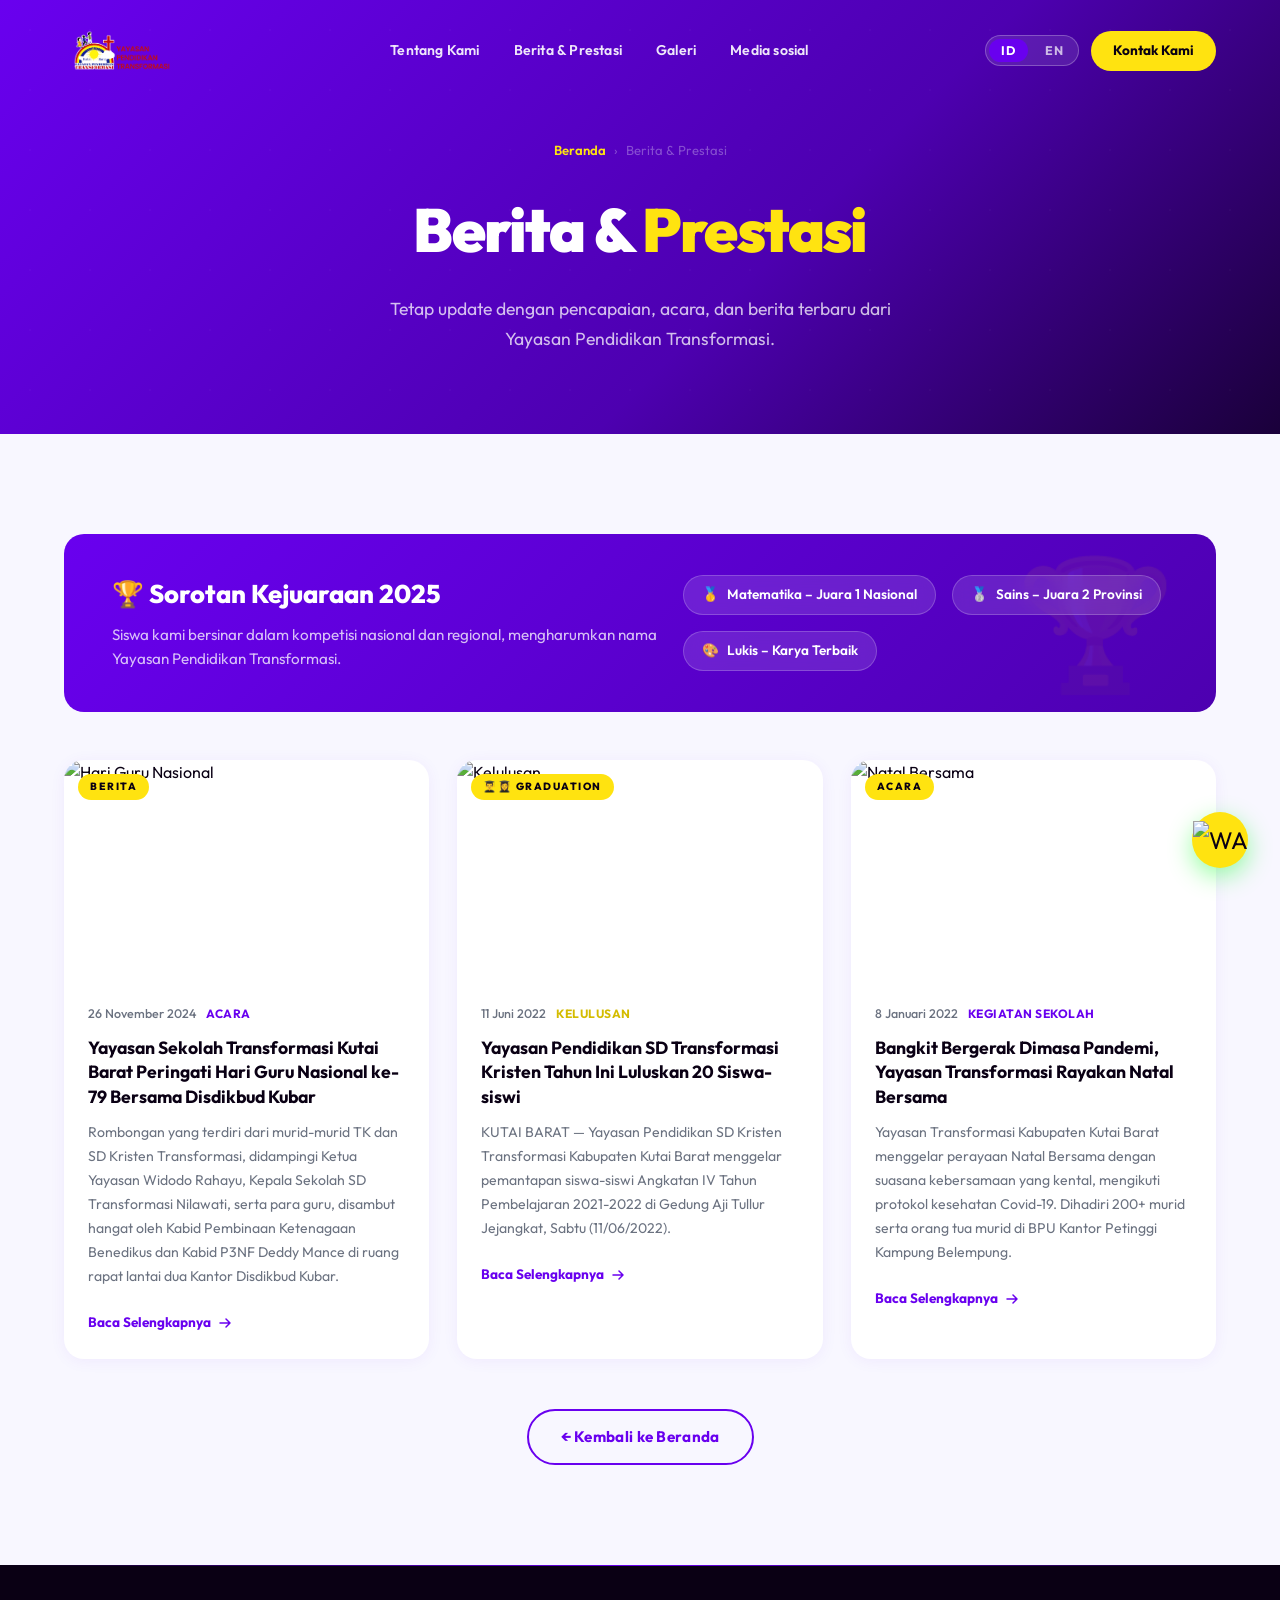
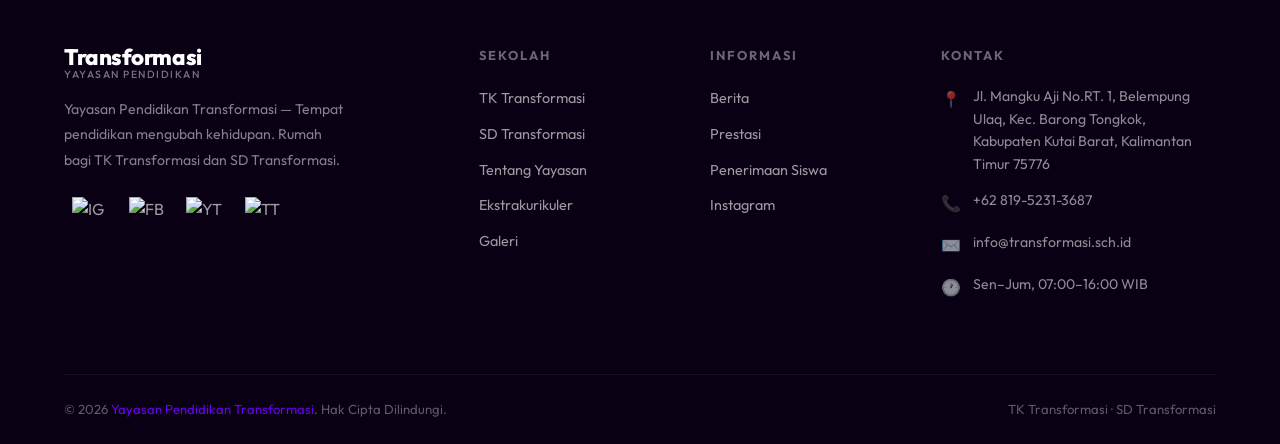
==== commit 7af660f4: "Co-authored-by: Sandeki P.N. <sanxei@users.noreply.github.com>" ====
--- a/berita.html
+++ b/berita.html
@@ -79,7 +79,7 @@
         <nav class="nav-links" id="navLinks">
           <a href="index.html#about"    data-en="About"              data-id="Tentang Kami">Tentang Kami</a>
           <a href="berita.html"         data-en="News & Achievements" data-id="Berita & Prestasi" class="active">Berita & Prestasi</a>
-          <a href="ekstrakurikuler.html" data-en="Extracurricular"   data-id="Ekstrakurikuler">Ekstrakurikuler</a>
+          <!-- <a href="ekstrakurikuler.html" data-en="Extracurricular"   data-id="Ekstrakurikuler">Ekstrakurikuler</a> -->
           <a href="galeri.html"         data-en="Gallery"            data-id="Galeri">Galeri</a>
           <a href="index.html#instagram" data-en="Social media"      data-id="Media sosial">Instagram</a>
         </nav>
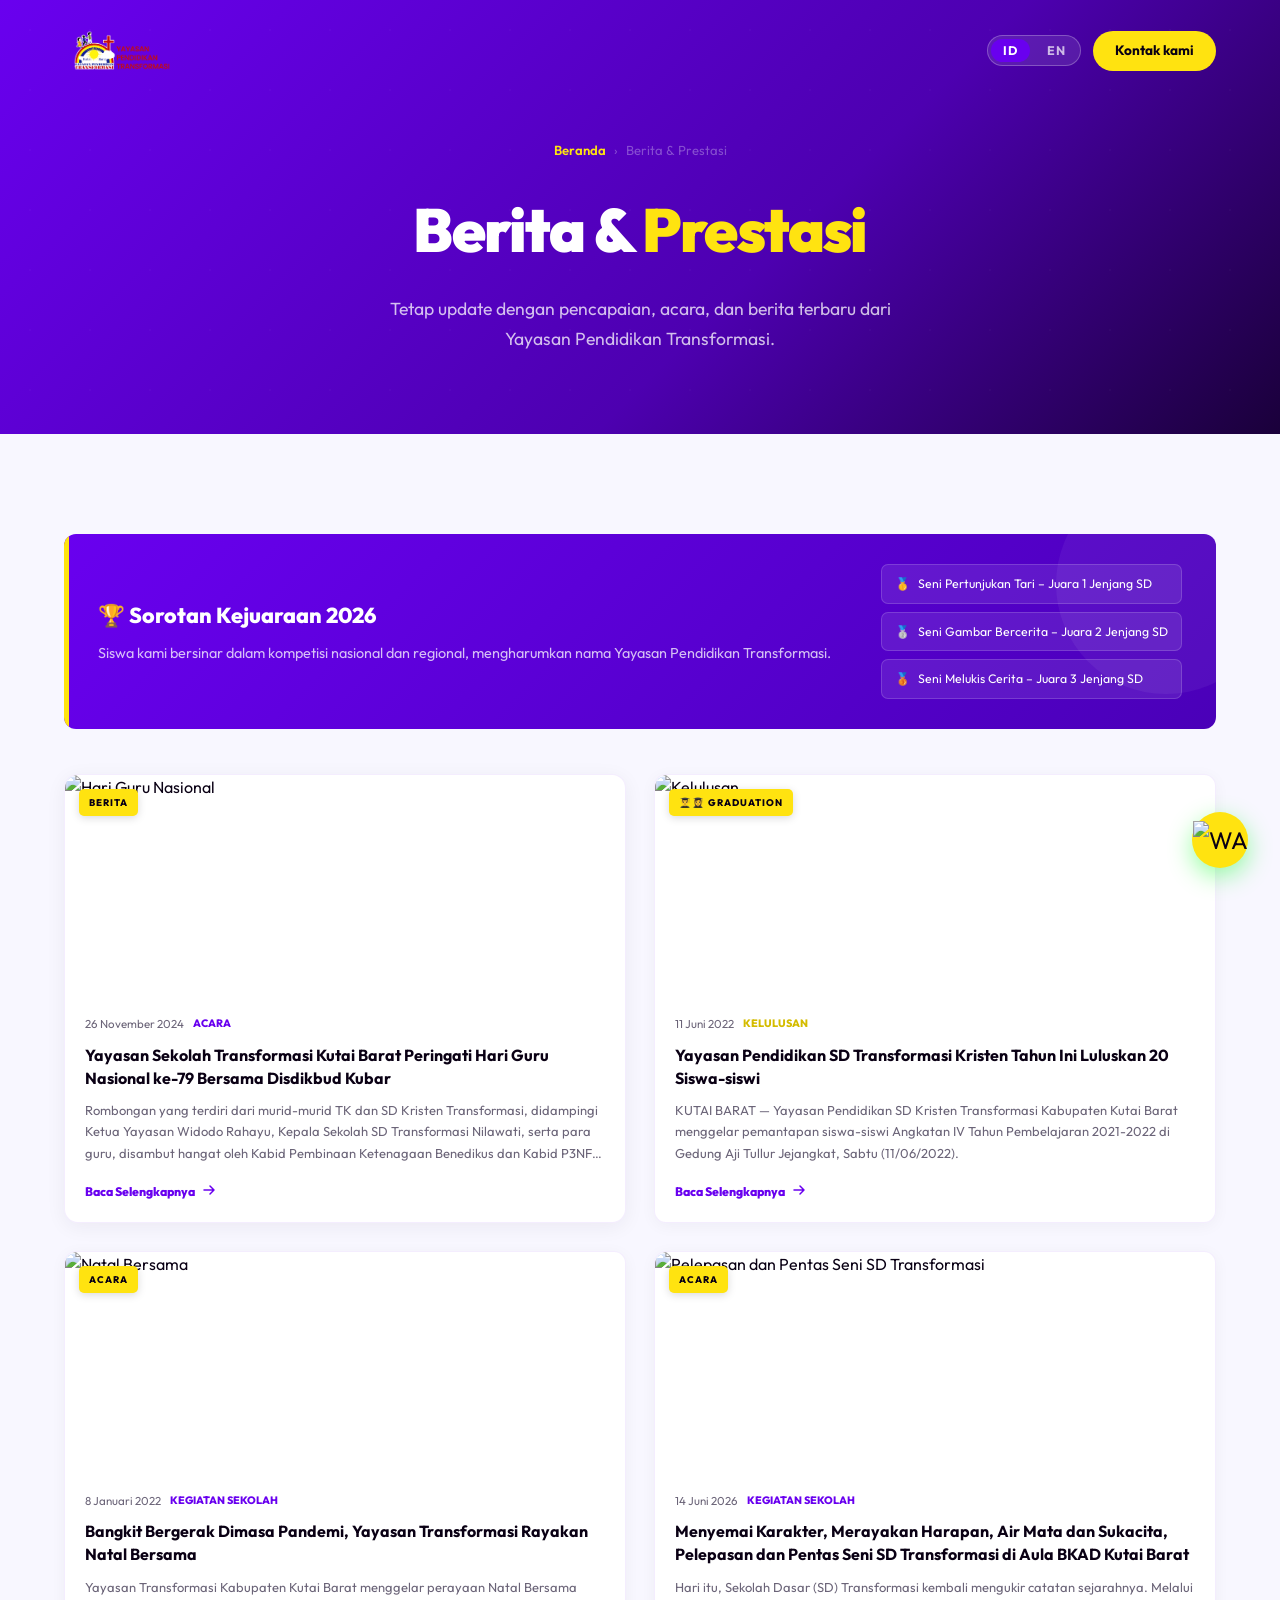
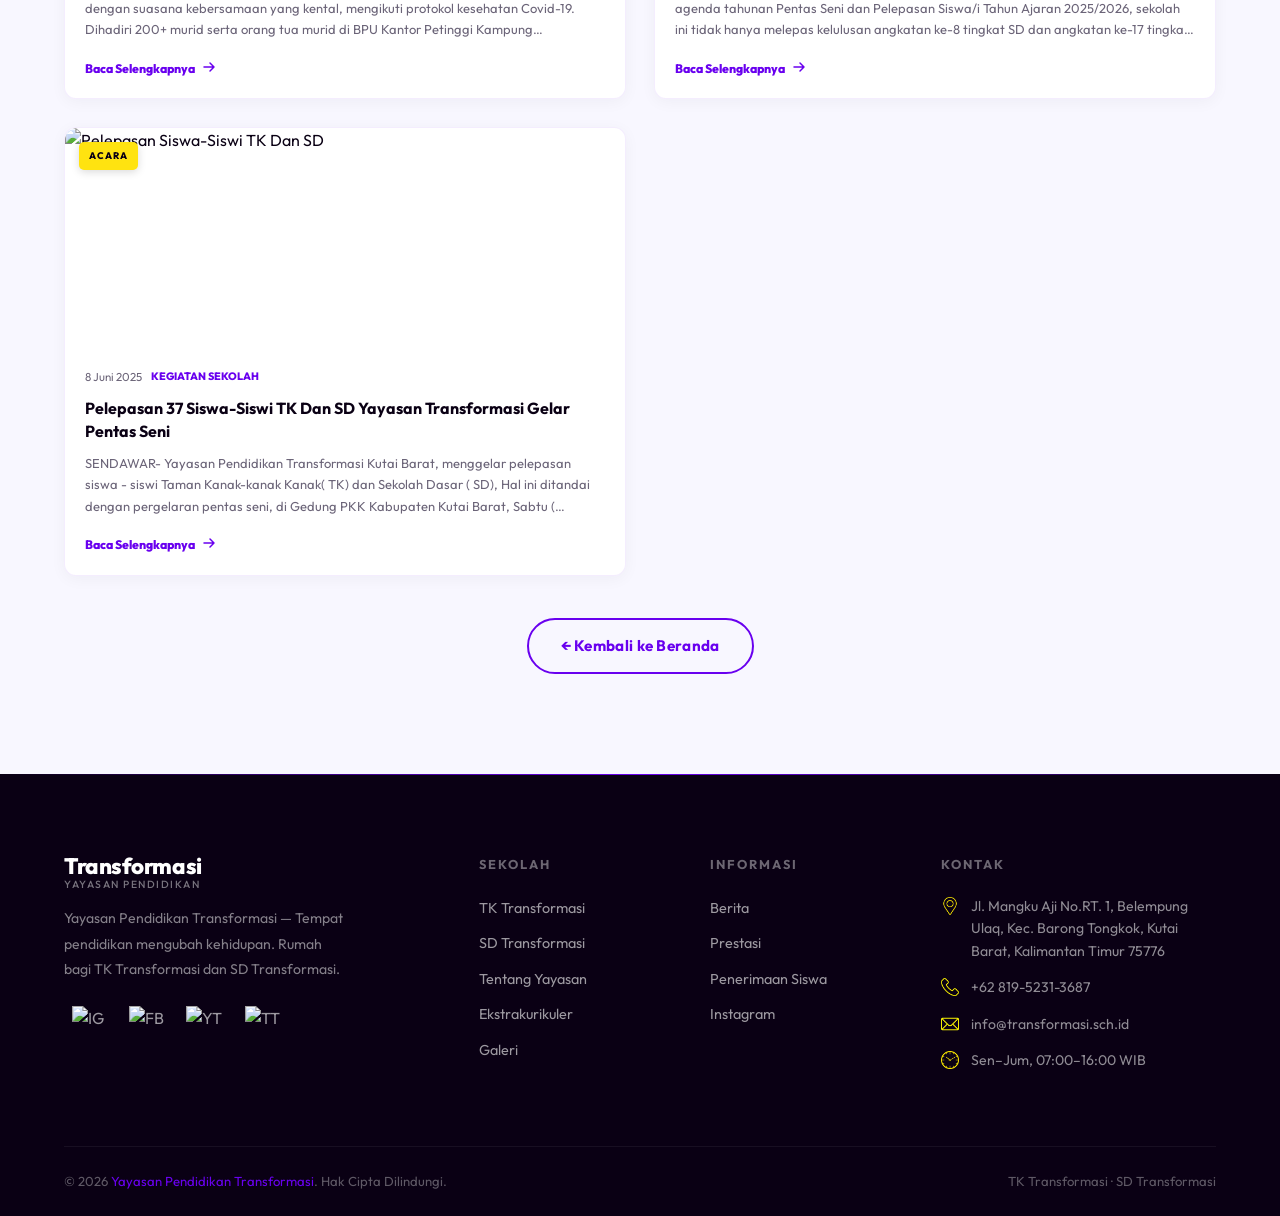
==== commit 117cdcb9: "final commit Co-authored-by: Sandeki P.N. <sanxei@users.noreply.github.com>" ====
--- a/berita.html
+++ b/berita.html
@@ -9,6 +9,8 @@
   <link rel="icon" href="data:image/svg+xml,<svg xmlns='http://www.w3.org/2000/svg' viewBox='0 0 100 100'><text y='.9em' font-size='90'>🎓</text></svg>" />
   <style>
     /* Page hero banner */
+   
+    /* Page hero banner */
     .page-hero {
       background: linear-gradient(135deg, var(--purple) 0%, var(--purple-dark) 60%, #1a003a 100%);
       padding: 140px 0 80px;
@@ -56,14 +58,56 @@
     .breadcrumb a:hover { text-decoration: underline; }
     .breadcrumb span { color: rgba(255,255,255,0.3); }
 
-    /* Extended news grid */
+    /* Extended news grid 2x2 Presisi */
     .news-grid-extended {
-      display: grid;
-      grid-template-columns: repeat(3, 1fr);
-      gap: 28px;
-    }
-    @media (max-width: 1024px) { .news-grid-extended { grid-template-columns: repeat(2, 1fr); } }
-    @media (max-width: 640px)  { .news-grid-extended { grid-template-columns: 1fr; } }
+      display: grid !important;
+      grid-template-columns: repeat(2, 1fr) !important; /* Murni 2 kolom seimbang */
+      gap: 28px !important;
+    }
+
+    /* Paksa semua kartu berita (termasuk kartu 1) untuk berukuran sama persis */
+    .news-grid-extended .news-card {
+      grid-column: span 1 !important; /* Matikan pelebaran kolom */
+      grid-row: span 1 !important;    /* Matikan pelebaran baris */
+      display: flex !important;
+      flex-direction: column !important;
+      height: 100% !important;
+      width: 100% !important;
+    }
+
+    /* Kunci ukuran area gambar */
+    .news-grid-extended .news-img-wrap {
+      width: 100% !important;
+      height: 220px !important;
+      overflow: hidden !important;
+      border-radius: 12px 12px 0 0 !important;
+    }
+
+    .news-grid-extended .news-img-wrap img {
+      width: 100% !important;
+      height: 100% !important;
+      object-fit: cover !important;
+    }
+
+    /* Penataan konten agar rapi dan sama rata */
+    .news-grid-extended .news-body {
+      display: flex !important;
+      flex-direction: column !important;
+      flex: 1 !important;
+      padding: 20px !important;
+    }
+
+    .news-grid-extended .news-link {
+      margin-top: auto !important;
+    }
+
+    /* Tampilan khusus Handphone */
+    @media (max-width: 640px) {
+      .news-grid-extended {
+        grid-template-columns: 1fr !important;
+      }
+    }
+  </style>
   </style>
 </head>
 
@@ -77,32 +121,30 @@
           <img src="/assets/logo.png" alt="Transformasi Logo" onerror="this.style.display='none'" />
         </a>
         <nav class="nav-links" id="navLinks">
-          <a href="index.html#about"    data-en="About"              data-id="Tentang Kami">Tentang Kami</a>
-          <a href="berita.html"         data-en="News & Achievements" data-id="Berita & Prestasi" class="active">Berita & Prestasi</a>
-          <!-- <a href="ekstrakurikuler.html" data-en="Extracurricular"   data-id="Ekstrakurikuler">Ekstrakurikuler</a> -->
-          <a href="galeri.html"         data-en="Gallery"            data-id="Galeri">Galeri</a>
-          <a href="index.html#instagram" data-en="Social media"      data-id="Media sosial">Instagram</a>
+          <!-- <a href="index.html#about">Tentang Kami</a>
+          <a href="berita.html">Berita & Prestasi</a>
+          <a href="ekstrakurikuler.html">Ekstrakurikuler</a>
+          <a href="galeri.html" class="active">Galeri</a>
+          <a href="index.html#instagram">Instagram</a> -->
         </nav>
         <div class="nav-right">
           <div class="lang-toggle">
             <button class="lang-btn" id="langID" onclick="setLang('id')">ID</button>
             <button class="lang-btn" id="langEN" onclick="setLang('en')">EN</button>
           </div>
-          <a href="index.html#footer" class="nav-cta" data-en="Contact us" data-id="Kontak Kami">Kontak kami</a>
-          <div class="hamburger" id="hamburger" onclick="toggleMobileMenu()">
-            <span></span><span></span><span></span>
-          </div>
+          <a href="index.html#footer" class="nav-cta">Kontak kami</a>
+          <div class="hamburger" id="hamburger" onclick="toggleMobileMenu()"><span></span><span></span><span></span></div>
         </div>
       </div>
     </div>
-    <div class="mobile-menu" id="mobileMenu">
-      <a href="index.html#about"      onclick="toggleMobileMenu()">Tentang Kami</a>
-      <a href="berita.html"            onclick="toggleMobileMenu()">Berita & Prestasi</a>
-      <a href="ekstrakurikuler.html"   onclick="toggleMobileMenu()">Ekstrakurikuler</a>
-      <a href="galeri.html"            onclick="toggleMobileMenu()">Galeri</a>
-      <a href="index.html#instagram"   onclick="toggleMobileMenu()">Media Sosial</a>
-      <a href="index.html#footer"      onclick="toggleMobileMenu()">Kontak Kami</a>
-    </div>
+    <!-- <div class="mobile-menu" id="mobileMenu">
+      <a href="index.html#about"     onclick="toggleMobileMenu()">Tentang Kami</a>
+      <a href="berita.html"           onclick="toggleMobileMenu()">Berita & Prestasi</a>
+      <a href="ekstrakurikuler.html"  onclick="toggleMobileMenu()">Ekstrakurikuler</a>
+      <a href="galeri.html"           onclick="toggleMobileMenu()">Galeri</a>
+      <a href="index.html#instagram"  onclick="toggleMobileMenu()">Media Sosial</a>
+      <a href="index.html#footer"     onclick="toggleMobileMenu()">Kontak Kami</a>
+    </div> -->
   </header>
 
   <!-- PAGE HERO -->
@@ -123,16 +165,16 @@
       <!-- Prestasi Banner -->
       <div class="prestasi-banner reveal">
         <div class="prestasi-banner-text">
-          <h3 data-en="🏆 Championship Highlights 2025" data-id="🏆 Sorotan Kejuaraan 2025">🏆 Sorotan Kejuaraan 2025</h3>
+          <h3 data-en="🏆 Championship Highlights 2026" data-id="🏆 Sorotan Kejuaraan 2026">🏆 Sorotan Kejuaraan 2026</h3>
           <p data-en="Our students shine in national and regional competitions."
              data-id="Siswa kami bersinar dalam kompetisi nasional dan regional, mengharumkan nama Yayasan Pendidikan Transformasi.">
             Siswa kami bersinar dalam kompetisi nasional dan regional, mengharumkan nama Yayasan Pendidikan Transformasi.
           </p>
         </div>
         <div class="prestasi-awards">
-          <div class="award-pill">🥇 <span>Matematika – Juara 1 Nasional</span></div>
-          <div class="award-pill">🥈 <span>Sains – Juara 2 Provinsi</span></div>
-          <div class="award-pill">🎨 <span>Lukis – Karya Terbaik</span></div>
+          <div class="award-pill">🥇 <span>Seni Pertunjukan Tari – Juara 1 Jenjang SD</span></div>
+        <div class="award-pill">🥈 <span>Seni Gambar Bercerita – Juara 2 Jenjang SD</span></div>
+        <div class="award-pill">🥉 <span>Seni Melukis Cerita – Juara 3 Jenjang SD</span></div>
         </div>
       </div>
 
@@ -193,6 +235,47 @@
             <h3>Bangkit Bergerak Dimasa Pandemi, Yayasan Transformasi Rayakan Natal Bersama</h3>
             <p>Yayasan Transformasi Kabupaten Kutai Barat menggelar perayaan Natal Bersama dengan suasana kebersamaan yang kental, mengikuti protokol kesehatan Covid-19. Dihadiri 200+ murid serta orang tua murid di BPU Kantor Petinggi Kampung Belempung.</p>
             <a href="https://swarakaltim.com/2022/01/09/bangkit-bergerak-dimasa-pandemi-yayasan-transformasi-rayakan-natal-bersama/" class="news-link" target="_blank">
+              <span>Baca Selengkapnya</span>
+              <svg width="16" height="16" viewBox="0 0 16 16" fill="none"><path d="M3 8h10M9 4l4 4-4 4" stroke="currentColor" stroke-width="1.5" stroke-linecap="round" stroke-linejoin="round"/></svg>
+            </a>
+          </div>
+        </div>
+
+        <!-- Card 4 -->
+        <div class="news-card reveal">
+          <div class="news-img-wrap">
+            <img src="https://kanalborneo.com/wp-content/uploads/2026/06/IMG-20260614-WA0009.jpg" alt="Pelepasan dan Pentas Seni SD Transformasi " />
+            <span class="news-badge">Acara</span>
+          </div>
+          <div class="news-body">
+            <div class="news-meta">
+              <span class="news-date"> 14 Juni 2026
+</span>
+              <span class="news-cat">Kegiatan Sekolah</span>
+            </div>
+            <h3>Menyemai Karakter, Merayakan Harapan, Air Mata dan Sukacita, Pelepasan dan Pentas Seni SD Transformasi di Aula BKAD Kutai Barat</h3>
+            <p>Hari itu, Sekolah Dasar (SD) Transformasi kembali mengukir catatan sejarahnya. Melalui agenda tahunan Pentas Seni dan Pelepasan Siswa/i Tahun Ajaran 2025/2026, sekolah ini tidak hanya melepas kelulusan angkatan ke-8 tingkat SD dan angkatan ke-17 tingkat TK, tetapi juga memamerkan “buah kehidupan” yang telah mereka semai selama bertahun-tahun.</p>
+            <a href="https://kanalborneo.com/menyemai-karakter-merayakan-harapan-air-mata-dan-sukacita-pelepasan-dan-pentas-seni-sd-transformasi-di-aula-bkad-kutai-barat/" class="news-link" target="_blank">
+              <span>Baca Selengkapnya</span>
+              <svg width="16" height="16" viewBox="0 0 16 16" fill="none"><path d="M3 8h10M9 4l4 4-4 4" stroke="currentColor" stroke-width="1.5" stroke-linecap="round" stroke-linejoin="round"/></svg>
+            </a>
+          </div>
+        </div>
+
+        <!-- Card 5 -->
+        <div class="news-card reveal">
+          <div class="news-img-wrap">
+            <img src="https://www.kukarnews.id/uploads/images/Perpisahan_Kubar_KN_1.JPG" alt="Pelepasan Siswa-Siswi TK Dan SD" />
+            <span class="news-badge">Acara</span>
+          </div>
+          <div class="news-body">
+            <div class="news-meta">
+              <span class="news-date">8 Juni 2025</span>
+              <span class="news-cat">Kegiatan Sekolah</span>
+            </div>
+            <h3>Pelepasan 37 Siswa-Siswi TK Dan SD Yayasan Transformasi Gelar Pentas Seni</h3>
+            <p>SENDAWAR- Yayasan Pendidikan Transformasi Kutai Barat, menggelar pelepasan siswa - siswi Taman Kanak-kanak Kanak( TK) dan Sekolah Dasar ( SD), Hal ini ditandai dengan pergelaran pentas seni, di Gedung PKK Kabupaten Kutai Barat, Sabtu ( 7/6/2025). Terlihat hadir Plt.Asisten 3 Kamius Junaidi, Anggota DPRD Kubar Adrianus, Ketua Komite Nelson, Staf Khusus Bupati Kubar Adit, serta orang tua murid.</p>
+            <a href="https://www.kukarnews.id/pelepasan-37-siswasiswi-tk-dan-sd-yayasan-transformasi-gelar-pentas-seni" class="news-link" target="_blank">
               <span>Baca Selengkapnya</span>
               <svg width="16" height="16" viewBox="0 0 16 16" fill="none"><path d="M3 8h10M9 4l4 4-4 4" stroke="currentColor" stroke-width="1.5" stroke-linecap="round" stroke-linejoin="round"/></svg>
             </a>
@@ -251,13 +334,10 @@
         </div>
         <div class="footer-col">
           <h4>Kontak</h4>
-          <div class="footer-contact-item">
-            <span class="icon">📍</span>
-            <span>Jl. Mangku Aji No.RT. 1, Belempung Ulaq, Kec. Barong Tongkok, Kabupaten Kutai Barat, Kalimantan Timur 75776</span>
-          </div>
-          <div class="footer-contact-item"><span class="icon">📞</span><span>+62 819-5231-3687</span></div>
-          <div class="footer-contact-item"><span class="icon">✉️</span><span>info@transformasi.sch.id</span></div>
-          <div class="footer-contact-item"><span class="icon">🕐</span><span>Sen–Jum, 07:00–16:00 WIB</span></div>
+          <div class="footer-contact-item"><span class="icon"><img src="assets/Logo/pin.png" alt=""></span><span>Jl. Mangku Aji No.RT. 1, Belempung Ulaq, Kec. Barong Tongkok, Kutai Barat, Kalimantan Timur 75776</span></div>
+          <div class="footer-contact-item"><span class="icon"><img src="assets/Logo/telephone.png" alt=""></span><span>+62 819-5231-3687</span></div>
+          <div class="footer-contact-item"><span class="icon"><img src="assets/Logo/mail.png" alt=""></span><span>info@transformasi.sch.id</span></div>
+          <div class="footer-contact-item"><span class="icon"><img src="assets/Logo/clock.png" alt=""></span><span>Sen–Jum, 07:00–16:00 WIB</span></div>
         </div>
       </div>
       <div class="footer-bottom">
--- a/style.css
+++ b/style.css
@@ -29,6 +29,17 @@
   --radius-md: 20px;
   --radius-lg: 32px;
   --border-glow: 1px solid rgba(105,0,239,0.25);
+
+  --white:#ffffff;
+    --purple:#6900EF;
+    --purple-deep:#4a00b0;
+    --purple-glow:rgba(105,0,239,0.35);
+    /* --yellow:#FFC53D; */
+    /* --dark:#1a003a; */
+    --gray:#6b6478;
+    --radius-lg:20px;
+    --shadow-md:0 12px 32px rgba(105,0,239,0.16);
+    --transition:all .35s cubic-bezier(.4,0,.2,1);
 }
 
 /* ---- Reset & Base ---- */
@@ -458,73 +469,389 @@
 @keyframes fadeInUp { from{opacity:0;transform:translateY(30px)} to{opacity:1;transform:translateY(0)} }
 @keyframes fadeIn { from{opacity:0} to{opacity:1} }
 
-/* ===========================================
-   ABOUT SECTION
-=========================================== */
-#about { background: var(--white); }
-.about-grid {
+/* =========================================================
+   ABOUT US
+   ========================================================= */
+
+#about.about-uph {
+  position: relative;
+  overflow: hidden;
+
+  min-height: 900px;
+
+  padding: 110px 0 120px;
+
+  background: var(--dark);
+  color: var(--white);
+}
+
+
+/* =========================================================
+   BACKGROUND PHOTO
+   ========================================================= */
+
+.about-background {
+  position: absolute;
+  inset: 0;
+
+  z-index: 0;
+
+  background-image: url("aboutus.png");
+  background-size: cover;
+  background-position: center;
+
+  transform: scale(1.03);
+}
+
+
+/* =========================================================
+   PURPLE OVERLAY */
+
+.about-background-overlay {
+  position: absolute;
+  inset: 0;
+  z-index: 1;
+  background: var(--purple);
+  opacity: 0.35;
+  pointer-events: none;
+}
+
+/* =========================================================
+   MAIN CONTAINER
+   ========================================================= */
+
+.about-uph .about-container {
+  position: relative;
+  z-index: 3;
+
+  width: min(1160px, calc(100% - 48px));
+
+  min-height: 760px;
+
+  margin: 0 auto;
+
   display: grid;
+
   grid-template-columns: 1fr 1fr;
-  gap: 80px;
+
+  grid-template-rows:
+    250px
+    auto
+    auto;
+
+  column-gap: 70px;
+  row-gap: 30px;
+}
+
+
+/* =========================================================
+   FOTO BESAR — KIRI
+   ========================================================= */
+
+.about-photo-main {
+  grid-column: 1;
+  grid-row: 1 / 4;
+
+  width: 100%;
+  height: 690px;
+
+  overflow: hidden;
+
+  border-radius: 28px 28px 5px 5px;
+
+  border: 1px solid rgba(255, 255, 255, 0.15);
+
+  background: var(--dark);
+
+  box-shadow:
+    0 25px 70px rgba(0, 0, 0, 0.45);
+}
+
+.about-photo-main img {
+  width: 100%;
+  height: 100%;
+
+  display: block;
+
+  object-fit: cover;
+  object-position: center;
+
+  transition: transform 0.6s ease;
+}
+
+.about-photo-main:hover img {
+  transform: scale(1.025);
+}
+
+
+/* =========================================================
+   FOTO KEDUA — KANAN ATAS
+   ========================================================= */
+
+.about-photo-small {
+  grid-column: 2;
+  grid-row: 1;
+
+  width: 100%;
+  height: 250px;
+
+  overflow: hidden;
+
+  border-radius: 24px;
+
+  border: 1px solid rgba(255, 255, 255, 0.15);
+
+  background: var(--dark);
+
+  box-shadow:
+    0 18px 50px rgba(0, 0, 0, 0.35);
+}
+
+.about-photo-small img {
+  width: 100%;
+  height: 100%;
+
+  display: block;
+
+  object-fit: cover;
+  object-position: center;
+
+  transition: transform 0.6s ease;
+}
+
+.about-photo-small:hover img {
+  transform: scale(1.025);
+}
+
+
+/* =========================================================
+   CONTENT KANAN
+   ========================================================= */
+
+.about-content {
+  grid-column: 2;
+  grid-row: 2 / 4;
+
+  align-self: start;
+
+  padding-top: 8px;
+}
+
+
+/* =========================================================
+   LABEL "TENTANG KAMI"
+   ========================================================= */
+
+.about-label {
+  display: inline-flex;
+
   align-items: center;
-}
-.about-text .tag { margin-bottom: 20px; }
-.about-text .section-title { margin-bottom: 20px; }
-.about-desc { color: var(--gray); font-size: 1.05rem; line-height: 1.8; margin-bottom: 32px; }
-.school-cards {
-  display: grid;
-  grid-template-columns: 1fr 1fr;
-  gap: 16px;
-  margin-top: 32px;
-}
-.school-card {
-  background: var(--gray-light);
-  border: 1px solid rgba(105,0,239,0.1);
-  border-radius: var(--radius-md);
-  padding: 24px;
-  transition: var(--transition);
-  position: relative;
-  overflow: hidden;
-}
-.school-card::before {
-  content: '';
+
+  padding: 7px 18px;
+
+  margin-bottom: 18px;
+
+  border-radius: 50px;
+
+  background: rgba(10, 0, 20, 0.35);
+
+  border: 1px solid rgba(255, 227, 16, 0.55);
+
+  color: var(--yellow);
+
+  font-size: 0.72rem;
+
+  font-weight: 800;
+
+  letter-spacing: 2.5px;
+
+  text-transform: uppercase;
+}
+
+
+/* =========================================================
+   JUDUL
+   ========================================================= */
+
+.about-content h2 {
+  max-width: 620px;
+
+  margin: 0 0 28px;
+
+  color: var(--white);
+
+  font-size: clamp(2.8rem, 4vw, 4.15rem);
+
+  line-height: 0.98;
+
+  letter-spacing: -0.045em;
+
+  font-weight: 900;
+}
+
+.about-content h2 span {
+  color: var(--yellow);
+}
+
+
+/* =========================================================
+   DESCRIPTION CARD
+   ========================================================= */
+
+.about-description {
+  max-width: 620px;
+
+  padding: 30px 32px;
+
+  border-radius: 22px;
+
+  background: rgba(255, 255, 255, 0.88);
+
+  border: 1px solid rgba(255, 255, 255, 0.12);
+
+  box-shadow:
+    0 20px 50px rgba(0, 0, 0, 0.30);
+}
+
+.about-description p {
+  margin: 0 0 18px;
+
+  color: rgba(0, 0, 0, 0.92);
+
+  font-size: 0.94rem;
+
+  line-height: 1.78;
+}
+
+.about-description p:last-child {
+  margin-bottom: 0;
+}
+
+
+/* =========================================================
+   BADGE DI ATAS FOTO
+   ========================================================= */
+
+.about-badge {
   position: absolute;
-  top: 0; left: 0;
-  width: 4px;
-  height: 100%;
-  background: var(--purple);
-  transition: var(--transition);
-}
-.school-card:hover { box-shadow: var(--shadow-md); transform: translateY(-4px); }
-.school-card:hover::before { width: 100%; opacity: 0.04; }
-.school-card-icon { font-size: 2rem; margin-bottom: 12px; }
-.school-card h3 { font-size: 1.1rem; font-weight: 800; color: var(--purple); margin-bottom: 6px; }
-.school-card p { font-size: 0.88rem; color: var(--gray); line-height: 1.6; }
-
-.about-visual { position: relative; }
-.about-img-wrap {
-  border-radius: var(--radius-lg);
-  overflow: hidden;
-  position: relative;
-  box-shadow: var(--shadow-lg);
-}
-.about-img-wrap img { width: 100%; height: 500px; object-fit: cover; }
-.about-img-badge {
+
+  z-index: 5;
+
+  left: -25px;
+  top: 530px;
+
+  width: 360px;
+
+  min-height: 92px;
+
+  display: flex;
+
+  align-items: center;
+
+  gap: 18px;
+
+  padding: 18px 25px;
+
+  background: var(--white);
+
+  border-radius: 18px;
+
+  border: 1px solid rgba(255, 255, 255, 0.12);
+
+  /* box-shadow:
+    0 18px 45px rgba(105, 0, 239, 0.48); */
+}
+
+.about-badge-number {
+  flex-shrink: 0;
+
+  font-size: 3.2rem;
+
+  line-height: 1;
+
+  font-weight: 900;
+
+  color: var(--dark);
+}
+
+.about-badge strong {
+  display: block;
+
+  color: var(--dark);
+
+  font-size: 1.1rem;
+
+  line-height: 1.15;
+
+  font-weight: 800;
+}
+
+.about-badge small {
+  display: block;
+
+  margin-top: 6px;
+
+  color: rgba(0, 0, 0, 0.68);
+
+  font-size: 0.72rem;
+}
+
+
+/* =========================================================
+   TEKS BAWAH FOTO
+   ========================================================= */
+
+.about-highlight {
   position: absolute;
-  bottom: -20px;
-  left: -20px;
-  background: var(--yellow);
-  border-radius: var(--radius-md);
-  padding: 20px 24px;
-  box-shadow: 0 8px 30px rgba(255,227,16,0.4);
-}
-.about-img-badge span { display: block; font-size: 2.2rem; font-weight: 900; color: var(--dark); line-height: 1; }
-.about-img-badge small { font-size: 0.75rem; font-weight: 600; color: rgba(0,0,0,0.6); letter-spacing: 0.5px; }
+
+  z-index: 4;
+
+  left: 25px;
+  top: 720px;
+
+  width: 390px;
+}
+
+.about-highlight h3 {
+  margin: 0 0 10px;
+
+  color: var(--white);
+
+  font-size: 1.9rem;
+
+  line-height: 1.08;
+
+  font-weight: 900;
+
+  letter-spacing: -0.025em;
+}
+
+.about-highlight h3 em {
+  color: var(--yellow);
+
+  font-style: italic;
+}
+
+.about-highlight p {
+  max-width: 350px;
+
+  margin: 0;
+
+  color: rgba(255, 255, 255, 0.70);
+
+  font-size: 0.86rem;
+
+  line-height: 1.6;
+}
+
+
+
 
 /* ===========================================
    STATS SECTION
 =========================================== */
 #stats {
+  /* background: #4d00b0; */
   background: var(--dark);
   position: relative;
   overflow: hidden;
@@ -560,7 +887,7 @@
   z-index: 1;
 }
 .stat-card {
-  background: rgba(255,255,255,0.04);
+  /* background: rgb(255, 255, 255); */
   border: 1px solid rgba(255,255,255,0.08);
   border-radius: var(--radius-md);
   padding: 40px 28px;
@@ -579,7 +906,17 @@
 }
 .stat-card:hover { border-color: rgba(105,0,239,0.4); transform: translateY(-6px); box-shadow: 0 20px 50px rgba(105,0,239,0.25); }
 .stat-card:hover::before { opacity: 1; }
-.stat-icon { font-size: 2.5rem; margin-bottom: 16px; }
+.stat-icon {
+  font-size: 2.5rem;
+  margin-bottom: 16px;
+}
+.stat-icon img {
+  width: 60px;      /* atur sesuai selera, misal 32px–56px */
+  height: 60px;
+  object-fit: contain;
+  margin: 0 auto;    /* biar center kalau .stat-icon nggak flex */
+  display: block;
+}
 .stat-num {
   font-size: 3.5rem;
   font-weight: 900;
@@ -596,102 +933,415 @@
   letter-spacing: 0.5px;
 }
 
-/* ===========================================
-   BERITA & PRESTASI
-=========================================== */
-#berita { background: var(--off-white); }
-.berita-header { margin-bottom: 60px; }
-.news-grid {
+/* =========================================================
+   VERSION 1 — EDITORIAL FOUNDATION
+   Hanya memengaruhi #berita
+========================================================= */
+
+#berita {
+  background: var(--off-white);
+}
+
+#berita .berita-header {
+  max-width: 760px;
+  margin: 0 auto 55px;
+}
+
+#berita .berita-header .tag {
+  display: inline-block;
+  padding: 7px 13px;
+
+  background: rgba(105, 0, 239, 0.07);
+  color: var(--purple);
+
+  border: 1px solid rgba(105, 0, 239, 0.14);
+  border-radius: 5px;
+
+  font-size: .7rem;
+  font-weight: 800;
+  letter-spacing: 1.2px;
+  text-transform: uppercase;
+}
+
+#berita .berita-header .section-title {
+  margin-top: 14px;
+  margin-bottom: 12px;
+}
+
+#berita .berita-header .section-subtitle {
+  max-width: 620px;
+  margin: auto;
+}
+
+
+/* =========================
+   PRESTASI
+========================= */
+
+#berita .prestasi-banner {
+  position: relative;
+
   display: grid;
-  grid-template-columns: repeat(3, 1fr);
-  gap: 28px;
-}
-.news-card {
+  grid-template-columns: 1fr auto;
+  align-items: center;
+
+  gap: 40px;
+
+  padding: 30px 34px;
+  margin-bottom: 45px;
+
+  background: linear-gradient(135deg, var(--purple) 0%, #4a00b8 100%);
+
+  border-radius: 12px;
+
+  overflow: hidden;
+}
+
+#berita .prestasi-banner::before {
+  content: "";
+
+  position: absolute;
+  right: -60px;
+  top: -60px;
+
+  width: 220px;
+  height: 220px;
+
+  background: rgba(255,255,255,.05);
+
+  border-radius: 50%;
+}
+
+#berita .prestasi-banner::after {
+  content: "";
+
+  position: absolute;
+  left: 0;
+  top: 0;
+  bottom: 0;
+
+  width: 5px;
+
+  background: var(--yellow);
+}
+
+#berita .prestasi-banner-text {
+  position: relative;
+  z-index: 1;
+}
+
+#berita .prestasi-banner-text h3 {
+  margin-bottom: 8px;
+
+  color: var(--white);
+
+  font-size: 1.35rem;
+  font-weight: 800;
+}
+
+#berita .prestasi-banner-text p {
+  margin: 0;
+
+  color: rgba(255,255,255,.75);
+
+  font-size: .9rem;
+  line-height: 1.7;
+}
+
+#berita .prestasi-awards {
+  display: flex;
+  flex-direction: column;
+  gap: 8px;
+
+  min-width: 270px;
+}
+
+#berita .award-pill {
+  padding: 9px 13px;
+
+  display: flex;
+  align-items: center;
+  gap: 8px;
+
+  background: rgba(255,255,255,.09);
+
+  border: 1px solid rgba(255,255,255,.16);
+  border-radius: 7px;
+
+  color: var(--white);
+
+  font-size: .77rem;
+
+  backdrop-filter: none;
+
+  transition: background .25s ease;
+}
+
+#berita .award-pill:hover {
+  background: rgba(255,255,255,.15);
+}
+
+
+/* =========================
+   FEATURED NEWS
+========================= */
+
+#berita .news-grid {
+  display: grid;
+
+  grid-template-columns: 1.45fr 1fr;
+  grid-template-rows: auto auto;
+
+  gap: 24px;
+}
+
+#berita .news-card {
+  transition: transform .3s ease, box-shadow .3s ease;
+  animation: beritaFadeUp .5s ease both;
+}
+
+#berita .news-card:hover {
+  transform: translateY(-4px);
+  box-shadow: 0 10px 28px rgba(30,20,50,.1);
+}
+
+@keyframes beritaFadeUp {
+  from { opacity: 0; transform: translateY(16px); }
+  to   { opacity: 1; transform: translateY(0); }
+}
+
+
+/* BERITA PERTAMA */
+
+#berita .news-card:first-child {
+  grid-row: span 2;
+
+  display: flex;
+  flex-direction: column;
+
   background: var(--white);
-  border-radius: var(--radius-md);
+
+  border-radius: 14px;
+
   overflow: hidden;
-  box-shadow: 0 2px 16px rgba(105,0,239,0.06);
-  transition: var(--transition);
-  position: relative;
-}
-.news-card:hover { transform: translateY(-8px); box-shadow: var(--shadow-md); }
-.news-img-wrap { height: 220px; overflow: hidden; position: relative; }
-.news-img-wrap img { width: 100%; height: 100%; object-fit: cover; transition: transform 0.6s ease; }
-.news-card:hover .news-img-wrap img { transform: scale(1.05); }
-.news-badge {
+
+  box-shadow: 0 4px 20px rgba(30,20,50,.06);
+
+  border: 1px solid rgba(105,0,239,.07);
+}
+
+#berita .news-card:first-child .news-img-wrap {
+  height: 350px;
+}
+
+
+/* BERITA 2 & 3 */
+
+#berita .news-card:not(:first-child) {
+  display: grid;
+  grid-template-columns: 180px 1fr;
+
+  background: var(--white);
+
+  border-radius: 12px;
+
+  overflow: hidden;
+
+  border: 1px solid rgba(105,0,239,.07);
+
+  box-shadow: 0 3px 16px rgba(30,20,50,.045);
+}
+
+#berita .news-card:not(:first-child) .news-img-wrap {
+  height: 100%;
+  min-height: 190px;
+}
+
+
+/* IMAGE */
+
+#berita .news-img-wrap {
+  position: relative;
+  overflow: hidden;
+}
+
+#berita .news-img-wrap img {
+  width: 100%;
+  height: 100%;
+
+  object-fit: cover;
+
+  transition: transform .5s ease;
+}
+
+#berita .news-card:hover img {
+  transform: scale(1.035);
+}
+
+
+/* BODY */
+
+#berita .news-body {
+  padding: 21px;
+
+  display: flex;
+  flex-direction: column;
+}
+
+#berita .news-meta {
+  display: flex;
+  gap: 9px;
+
+  margin-bottom: 10px;
+}
+
+#berita .news-date {
+  color: var(--gray);
+  font-size: .72rem;
+}
+
+#berita .news-cat {
+  color: var(--purple);
+
+  font-size: .67rem;
+  font-weight: 800;
+
+  text-transform: uppercase;
+}
+
+#berita .news-card h3 {
+  margin: 0 0 10px;
+
+  color: var(--dark);
+
+  font-size: 1rem;
+  line-height: 1.45;
+
+  display: -webkit-box;
+  -webkit-line-clamp: 2;
+  -webkit-box-orient: vertical;
+  overflow: hidden;
+}
+
+#berita .news-card p {
+  margin: 0 0 18px;
+
+  color: var(--gray);
+
+  font-size: .81rem;
+  line-height: 1.65;
+
+  display: -webkit-box;
+  -webkit-line-clamp: 3;
+  -webkit-box-orient: vertical;
+  overflow: hidden;
+}
+
+#berita .news-link {
+  margin-top: auto;
+
+  display: inline-flex;
+  gap: 6px;
+
+  color: var(--purple);
+
+  font-size: .77rem;
+  font-weight: 800;
+
+  transition: gap .25s ease;
+}
+
+#berita .news-link:hover {
+  gap: 10px;
+}
+
+#berita .news-link:focus-visible {
+  outline: 2px solid var(--purple);
+  outline-offset: 3px;
+  border-radius: 3px;
+}
+
+
+/* BADGE */
+
+#berita .news-badge {
   position: absolute;
-  top: 14px; left: 14px;
+
+  top: 14px;
+  left: 14px;
+
+  padding: 6px 10px;
+
   background: var(--yellow);
   color: var(--dark);
-  font-size: 0.65rem;
+
+  border-radius: 5px;
+
+  font-size: .6rem;
   font-weight: 800;
-  letter-spacing: 1.5px;
+
+  letter-spacing: 1px;
   text-transform: uppercase;
-  padding: 5px 12px;
-  border-radius: 50px;
-}
-.news-badge.prestasi { background: var(--purple); color: var(--white); }
-.news-body { padding: 24px; }
-.news-meta { display: flex; align-items: center; gap: 10px; margin-bottom: 12px; }
-.news-date { font-size: 0.78rem; color: var(--gray); font-weight: 500; }
-.news-cat { font-size: 0.75rem; font-weight: 700; color: var(--purple); text-transform: uppercase; letter-spacing: 0.5px; }
-.news-card h3 { font-size: 1.1rem; font-weight: 700; line-height: 1.4; margin-bottom: 12px; color: var(--dark); }
-.news-card p { font-size: 0.88rem; color: var(--gray); line-height: 1.7; margin-bottom: 20px; }
-.news-link {
-  display: inline-flex;
-  align-items: center;
-  gap: 6px;
-  font-size: 0.85rem;
-  font-weight: 700;
-  color: var(--purple);
-  transition: var(--transition);
-}
-.news-link:hover { gap: 10px; color: var(--purple-dark); }
-.news-link svg { transition: var(--transition); }
-
-.berita-footer { text-align: center; margin-top: 50px; }
-
-/* Prestasi Banner */
-.prestasi-banner {
-  background: linear-gradient(135deg, var(--purple), var(--purple-dark));
-  border-radius: var(--radius-md);
-  padding: 40px 48px;
-  display: flex;
-  align-items: center;
-  justify-content: space-between;
-  gap: 24px;
-  margin-bottom: 48px;
-  overflow: hidden;
-  position: relative;
-}
-.prestasi-banner::before {
-  content: '🏆';
-  position: absolute;
-  right: 40px;
-  font-size: 8rem;
-  opacity: 0.08;
-}
-.prestasi-banner-text h3 { font-size: 1.6rem; font-weight: 800; color: var(--white); margin-bottom: 8px; }
-.prestasi-banner-text p { color: rgba(255,255,255,0.75); font-size: 0.95rem; }
-.prestasi-awards {
-  display: flex;
-  gap: 16px;
-  flex-wrap: wrap;
-}
-.award-pill {
-  background: rgba(255,255,255,0.12);
-  border: 1px solid rgba(255,255,255,0.2);
-  border-radius: 50px;
-  padding: 8px 18px;
-  display: flex;
-  align-items: center;
-  gap: 8px;
-  font-size: 0.85rem;
-  font-weight: 600;
-  color: var(--white);
-  backdrop-filter: blur(10px);
-}
-
+
+  box-shadow: 0 2px 8px rgba(0,0,0,.15);
+}
+
+
+/* FOOTER */
+
+#berita .berita-footer {
+  text-align: center;
+  margin-top: 42px;
+}
+
+
+/* TABLET */
+
+@media (max-width: 900px) {
+
+  #berita .news-grid {
+    grid-template-columns: 1fr;
+  }
+
+  #berita .news-card:first-child {
+    grid-row: auto;
+  }
+
+  #berita .news-card:first-child .news-img-wrap {
+    height: 280px;
+  }
+
+}
+
+
+/* MOBILE */
+
+@media (max-width: 600px) {
+
+  #berita .prestasi-banner {
+    grid-template-columns: 1fr;
+    padding: 25px 20px;
+  }
+
+  #berita .prestasi-awards {
+    min-width: 0;
+  }
+
+  #berita .news-card:not(:first-child) {
+    display: flex;
+    flex-direction: column;
+  }
+
+  #berita .news-card:not(:first-child) .news-img-wrap {
+    height: 210px;
+    min-height: 0;
+  }
+
+  #berita .news-card:first-child .news-img-wrap {
+    height: 220px;
+  }
+
+}
 /* ===========================================
    EXTRAKURIKULER
 =========================================== */
@@ -1047,6 +1697,13 @@
 .footer-contact-item .icon { font-size: 1rem; margin-top: 2px; flex-shrink: 0; }
 .footer-contact-item span { font-size: 0.88rem; color: rgba(255,255,255,0.55); line-height: 1.6; }
 
+.footer-contact-item .icon img {
+  width: 18;
+  height: 18px;
+  object-fit: contain;
+  display: block;
+}
+
 .footer-bottom {
   border-top: 1px solid rgba(255,255,255,0.06);
   padding: 24px 0;
@@ -1080,55 +1737,7 @@
 }
 .floating-chat:hover { transform: scale(1.1) rotate(-5deg); box-shadow: 0 12px 32px rgba(0, 255, 26, 0.758); }
 
-/* ===========================================
-   RESPONSIVE
-=========================================== */
-@media (max-width: 1024px) {
-  .stats-grid { grid-template-columns: repeat(2, 1fr); }
-  .about-grid { grid-template-columns: 1fr; gap: 50px; }
-  .about-visual { display: block; }
-  .footer-grid { grid-template-columns: 1fr 1fr; }
-  .news-grid { grid-template-columns: repeat(2, 1fr); }
-  .ekskul-grid { grid-template-columns: repeat(3, 1fr); }
-  .gallery-grid { grid-template-columns: repeat(3, 1fr); }
-  .instagram-feed-grid { grid-template-columns: repeat(3, 1fr); }
-}
-
-@media (max-width: 768px) {
-  .nav-links { display: none; }
-  .hamburger { display: flex; }
-  .nav-cta { display: none; }
-  .section-pad { padding: 70px 0; }
-  .news-grid { grid-template-columns: 1fr; }
-  .ekskul-grid { grid-template-columns: repeat(2, 1fr); }
-  .gallery-grid { grid-template-columns: repeat(2, 1fr); }
-  .instagram-feed-grid { grid-template-columns: repeat(3, 1fr); }
-  .stats-grid { grid-template-columns: repeat(2, 1fr); }
-  .prestasi-banner { flex-direction: column; text-align: center; }
-  .footer-grid { grid-template-columns: 1fr; }
-  .school-cards { grid-template-columns: 1fr; }
-  .hero-school-badges { flex-direction: column; align-items: center; }
-}
-
-@media (max-width: 480px) {
-  .ekskul-grid { grid-template-columns: repeat(2, 1fr); }
-  .gallery-grid { grid-template-columns: 1fr 1fr; }
-  .instagram-feed-grid { grid-template-columns: 1fr; }
-  .stats-grid { grid-template-columns: 1fr 1fr; }
-  .stat-num { font-size: 2.5rem; }
-  .footer-bottom { text-align: center; }
-
-  /* Tambahan baru */
-  .insta-follow-btn { display: flex; flex-direction: column; align-items: center; gap: 10px; }
-  .insta-follow-btn .btn { font-size: 0.78rem; padding: 10px 18px; }
-  .insta-follow-btn .btn img { width: 16px; height: 16px; }
-  
-}
-
-
-/* ===========================================
-   VISI & MISI SECTION
-=========================================== */
+
 #visi-misi {
   background: var(--off-white);
   position: relative;
@@ -1147,172 +1756,326 @@
 
 .vm-header { margin-bottom: 64px; }
 
-.vm-grid {
+/* ---- Layout: manifesto panel (visi) + connected line (misi) ---- */
+.vm-layout {
   display: grid;
-  grid-template-columns: 1fr 1.4fr;
-  gap: 32px;
-  align-items: start;
-}
-
-/* Shared card styles */
-.vm-card {
+  grid-template-columns: 0.85fr 1.15fr;
+  gap: 40px;
+  align-items: stretch;
+}
+
+.vm-eyebrow {
+  display: block;
+  font-size: 0.72rem;
+  font-weight: 800;
+  letter-spacing: 3px;
+  text-transform: uppercase;
+  color: var(--yellow);
+  margin-bottom: 20px;
+}
+.vm-eyebrow--dark { color: var(--purple); }
+
+/* =========================================================
+   VISI — panel manifesto (bukan kartu kotak generik)
+========================================================= */
+.vm-vision {
+  position: relative;
+  background: linear-gradient(165deg, var(--dark) 0%, #1a003a 100%);
+  border-radius: 36px 36px 36px 8px;
+  padding: 52px 44px 40px;
+  overflow: hidden;
+  display: flex;
+  flex-direction: column;
+}
+.vm-vision::before {
+  content: '';
+  position: absolute;
+  inset: 0;
+  background-image: radial-gradient(rgba(255,255,255,0.09) 1px, transparent 1px);
+  background-size: 16px 16px;
+  -webkit-mask-image: linear-gradient(200deg, black, transparent 55%);
+  mask-image: linear-gradient(200deg, black, transparent 55%);
+  pointer-events: none;
+}
+.vm-vision-icon {
+  width: 40px;
+  height: 40px;
+  color: var(--yellow);
+  margin-bottom: 22px;
+  position: relative;
+  z-index: 1;
+}
+.vm-vision-text {
+  position: relative;
+  z-index: 1;
+  font-size: 1.28rem;
+  font-weight: 500;
+  color: rgba(255,255,255,0.92);
+  line-height: 1.55;
+  letter-spacing: -0.01em;
+  flex-grow: 1;
+}
+.vm-vision-foot {
+  position: relative;
+  z-index: 1;
+  display: flex;
+  align-items: center;
+  gap: 12px;
+  margin-top: 32px;
+  padding-top: 22px;
+  border-top: 1px solid rgba(255,255,255,0.12);
+}
+.vm-vision-foot span {
+  width: 22px;
+  height: 2px;
+  background: var(--yellow);
+  flex-shrink: 0;
+}
+.vm-vision-foot em {
+  font-style: normal;
+  font-size: 0.78rem;
+  font-weight: 600;
+  letter-spacing: 0.5px;
+  color: rgba(255,255,255,0.55);
+}
+
+/* =========================================================
+   MISI — garis penghubung + medali (satu bahasa visual
+   dengan .nv-medal di section Nilai Inti)
+========================================================= */
+.vm-mission {
   background: var(--white);
-  border-radius: var(--radius-lg);
+  border: 1px solid rgba(105,0,239,0.1);
+  border-radius: 8px 36px 36px 36px;
   padding: 48px 44px;
-  box-shadow: 0 4px 24px rgba(105,0,239,0.07);
-  border: 1px solid rgba(105,0,239,0.1);
-  transition: var(--transition);
-  position: relative;
-  overflow: hidden;
-  height: 100%;
-}
-.vm-card:hover {
-  box-shadow: var(--shadow-md);
-  transform: translateY(-4px);
-}
-
-/* Visi card accent */
-.vm-card--visi {
-  background: linear-gradient(145deg, var(--dark) 0%, #1a003a 100%);
-  border-color: rgba(105,0,239,0.35);
-}
-.vm-card--visi::after {
-  content: '🔭';
+  box-shadow: 0 4px 24px rgba(105,0,239,0.06);
+}
+
+.vm-mission-line {
+  position: relative;
+  padding-left: 4px;
+}
+.vm-mission-line::before {
+  content: '';
   position: absolute;
-  bottom: -10px;
-  right: 20px;
-  font-size: 7rem;
-  opacity: 0.06;
-  pointer-events: none;
-}
-.vm-card--visi .vm-card-header h3 { color: var(--yellow); }
-.vm-card--visi .vm-main-text { color: rgba(255,255,255,0.82); }
-
-.vm-card-header {
-  display: flex;
-  align-items: center;
-  gap: 16px;
-  margin-bottom: 24px;
-}
-.vm-icon {
-  font-size: 2.2rem;
-  width: 60px;
-  height: 60px;
-  background: rgba(105,0,239,0.1);
-  border-radius: 16px;
+  left: 27px;
+  top: 28px;
+  bottom: 28px;
+  width: 2px;
+  background: linear-gradient(180deg, var(--purple), rgba(105,0,239,0.15));
+  opacity: 0.4;
+}
+
+.vm-mission-item {
+  position: relative;
+  display: flex;
+  gap: 22px;
+  padding: 20px 0;
+}
+.vm-mission-item:first-child { padding-top: 0; }
+.vm-mission-item:last-child { padding-bottom: 0; }
+
+.vm-mission-medal {
+  position: relative;
+  z-index: 1;
+  flex-shrink: 0;
+  width: 56px;
+  height: 56px;
+  border-radius: 50%;
+  background: var(--white);
+  border: 2px solid rgba(105,0,239,0.18);
   display: flex;
   align-items: center;
   justify-content: center;
-  flex-shrink: 0;
-}
-.vm-card--visi .vm-icon {
-  background: rgba(255,255,255,0.08);
-}
-.vm-card-header h3 {
-  font-size: 1.5rem;
-  font-weight: 800;
   color: var(--purple);
-  letter-spacing: -0.02em;
-}
-
-.vm-main-text {
-  font-size: 1.05rem;
+  box-shadow: 0 6px 16px rgba(105,0,239,0.10);
+  transition: var(--transition);
+}
+.vm-mission-medal svg { width: 24px; height: 24px; }
+
+.vm-mission-item:hover .vm-mission-medal {
+  background: linear-gradient(145deg, var(--purple), var(--purple-dark));
+  border-color: var(--purple);
+  color: var(--white);
+  box-shadow: 0 10px 24px var(--purple-glow);
+  transform: scale(1.06);
+}
+
+.vm-mission-text {
+  padding-top: 12px;
+  font-size: 0.95rem;
   color: var(--gray);
-  line-height: 1.85;
-  margin-bottom: 32px;
-}
-
-.vm-accent-bar {
-  width: 64px;
-  height: 4px;
-  background: linear-gradient(90deg, var(--yellow), var(--purple));
-  border-radius: 2px;
-  margin-top: 8px;
-}
-
-/* Misi list */
-.vm-list {
-  display: flex;
-  flex-direction: column;
-  gap: 0;
-}
-.vm-list-item {
-  display: flex;
-  align-items: flex-start;
-  gap: 18px;
-  padding: 16px 0;
-  border-bottom: 1px solid rgba(105,0,239,0.07);
-  transition: var(--transition);
-}
-.vm-list-item:last-child { border-bottom: none; }
-.vm-list-item:hover { padding-left: 6px; }
-.vm-list-num {
-  font-size: 0.7rem;
-  font-weight: 900;
-  color: var(--purple);
-  background: rgba(105,0,239,0.08);
-  border-radius: 8px;
-  padding: 4px 9px;
-  letter-spacing: 1px;
-  flex-shrink: 0;
-  margin-top: 2px;
-}
-.vm-list-item > span:last-child {
-  font-size: 0.93rem;
-  color: var(--gray);
-  line-height: 1.7;
-}
-
-/* Core values strip */
-.vm-values {
-  margin-top: 56px;
-  text-align: center;
-}
-.vm-values-title {
-  font-size: 0.78rem;
-  font-weight: 700;
-  letter-spacing: 2.5px;
-  text-transform: uppercase;
-  color: var(--gray);
-  margin-bottom: 20px;
-}
-.vm-values-grid {
-  display: flex;
-  justify-content: center;
-  gap: 14px;
-  flex-wrap: wrap;
-}
-.vm-value-pill {
-  display: inline-flex;
-  align-items: center;
-  gap: 8px;
-  background: var(--white);
-  border: 1.5px solid rgba(105,0,239,0.15);
-  border-radius: 50px;
-  padding: 11px 26px;
-  font-size: 0.9rem;
-  font-weight: 700;
-  color: var(--dark);
-  transition: var(--transition);
-  box-shadow: 0 2px 12px rgba(105,0,239,0.05);
-}
-.vm-value-pill:hover {
-  background: var(--purple);
-  color: var(--white);
-  border-color: var(--purple);
-  transform: translateY(-3px);
-  box-shadow: 0 8px 20px var(--purple-glow);
-}
-
-/* Responsive */
-@media (max-width: 1024px) {
-  .vm-grid { grid-template-columns: 1fr; }
-}
-@media (max-width: 480px) {
-  .vm-card { padding: 32px 24px; }
-  .vm-values-grid { gap: 10px; }
-  .vm-value-pill { padding: 9px 18px; font-size: 0.82rem; }
-}
+  line-height: 1.75;
+}
+
+/* ===== Nilai Inti - Value Chain ===== */
+
+.nv-container{
+  padding-bottom: 150px;
+}
+.nv-head{
+    text-align:center;
+    max-width:600px;
+    margin:0 auto 90px;
+  }
+  .nv-eyebrow{
+    font-size:.72rem;
+    font-weight:800;
+    letter-spacing:3px;
+    text-transform:uppercase;
+    color:var(--purple);
+    display:flex;
+    align-items:center;
+    justify-content:center;
+    gap:10px;
+    margin-bottom:16px;
+  }
+  .nv-eyebrow::before,
+  .nv-eyebrow::after{
+    content:'';
+    height:1px;
+    width:24px;
+    background:linear-gradient(90deg, transparent, var(--purple));
+  }
+  .nv-eyebrow::after{ transform:scaleX(-1); }
+  .nv-head h2{
+    font-size:clamp(1.8rem, 4vw, 2.6rem);
+    font-weight:800;
+    letter-spacing:-0.02em;
+    margin:0 0 14px;
+    color:var(--dark);
+  }
+  .nv-head p{
+    color:var(--gray);
+    font-size:1rem;
+    line-height:1.7;
+    margin:0;
+  }
+
+  /* ===== The value chain ===== */
+  .nv-chain{
+    position:relative;
+    max-width:1100px;
+    margin:0 auto;
+    display:flex;
+    justify-content:space-between;
+    align-items:center;
+    padding:10px 10px 0;
+  }
+
+  /* connecting thread */
+  .nv-chain::before{
+    content:'';
+    position:absolute;
+    left:6%;
+    right:6%;
+    top:calc(40px + 42px);
+    height:2px;
+    background:linear-gradient(90deg, var(--yellow), var(--purple) 45%, var(--purple) 55%, var(--yellow));
+    opacity:.35;
+    z-index:0;
+  }
+
+  .nv-bead{
+    position:relative;
+    z-index:1;
+    display:flex;
+    flex-direction:column;
+    align-items:center;
+    width:19%;
+    text-align:center;
+    opacity:0;
+    transform:translateY(24px);
+    animation:nvRise .7s cubic-bezier(.4,0,.2,1) forwards;
+  }
+  .nv-bead:nth-child(1){ animation-delay:.05s; }
+  .nv-bead:nth-child(2){ animation-delay:.15s; transform:translateY(-8px); }
+  .nv-bead:nth-child(3){ animation-delay:.25s; }
+  .nv-bead:nth-child(4){ animation-delay:.35s; transform:translateY(-8px); }
+  .nv-bead:nth-child(5){ animation-delay:.45s; }
+
+  .nv-bead:nth-child(2) .nv-medal-wrap{ transform:translateY(-22px); }
+  .nv-bead:nth-child(4) .nv-medal-wrap{ transform:translateY(-22px); }
+
+  @keyframes nvRise{
+    to{ opacity:1; transform:translateY(0); }
+  }
+
+  .nv-medal-wrap{
+    transition:var(--transition);
+  }
+
+  .nv-medal{
+    width:84px;
+    height:84px;
+    border-radius:50%;
+    background:var(--white);
+    border:2px solid rgba(105,0,239,0.16);
+    display:flex;
+    align-items:center;
+    justify-content:center;
+    box-shadow:0 8px 20px rgba(105,0,239,0.10);
+    transition:var(--transition);
+    position:relative;
+  }
+  .nv-medal svg{
+    width:32px;
+    height:32px;
+    stroke:var(--purple);
+    fill:none;
+    stroke-width:1.7;
+    transition:var(--transition);
+  }
+  .nv-medal::after{
+    content:'';
+    position:absolute;
+    inset:-6px;
+    border-radius:50%;
+    border:1px dashed rgba(105,0,239,0.25);
+    opacity:0;
+    transition:var(--transition);
+  }
+
+  .nv-bead:hover .nv-medal-wrap{
+    transform:translateY(-10px) !important;
+  }
+  .nv-bead:hover .nv-medal{
+    background:linear-gradient(145deg, var(--purple), var(--purple-deep));
+    border-color:var(--purple);
+    box-shadow:0 14px 28px var(--purple-glow);
+  }
+  .nv-bead:hover .nv-medal svg{
+    stroke:var(--white);
+  }
+  .nv-bead:hover .nv-medal::after{
+    opacity:1;
+    inset:-9px;
+  }
+
+  .nv-num{
+    font-size:.62rem;
+    font-weight:800;
+    letter-spacing:1.5px;
+    color:var(--yellow);
+    background:var(--dark);
+    padding:3px 8px;
+    border-radius:20px;
+    margin-top:14px;
+  }
+  .nv-title{
+    font-size:1.02rem;
+    font-weight:800;
+    letter-spacing:-0.01em;
+    color:var(--dark);
+    margin:10px 0 4px;
+  }
+  .nv-sub{
+    font-size:.8rem;
+    color:var(--gray);
+    max-width:140px;
+    line-height:1.5;
+  }
+
 
 /* ===========================================
    LOKASI / MAP SECTION
@@ -1357,10 +2120,6 @@
   box-shadow: 0 8px 28px rgba(105,0,239,0.45);
 }
 
-@media (max-width: 480px) {
-  .map-wrap iframe { height: 300px; }
-  .map-direction-btn { font-size: 0.78rem; padding: 10px 16px; bottom: 12px; right: 12px; }
-}
 
 
 /* ===========================================
@@ -1508,16 +2267,6 @@
   line-height: 1.5;
 }
 
-/* Responsive */
-@media (max-width: 1024px) {
-  .sambutan-grid { grid-template-columns: 1fr; gap: 48px; }
-  .sambutan-photo-wrap img { height: 380px; }
-}
-
-@media (max-width: 480px) {
-  .sambutan-photo-wrap img { height: 300px; }
-  .sambutan-contact-box { padding: 18px; }
-}
 
 /* ===========================================
    KEPALA SEKOLAH & GURU
@@ -1645,21 +2394,6 @@
   margin-bottom: 28px;
 }
 
-.kepsek-stats {
-  display: flex;
-  gap: 20px;
-  flex-wrap: wrap;
-}
-.kepsek-stat {
-  display: flex;
-  align-items: center;
-  gap: 8px;
-  background: var(--gray-light);
-  border-radius: var(--radius-sm);
-  padding: 10px 16px;
-}
-.kepsek-stat span { font-size: 1.2rem; }
-.kepsek-stat strong { font-size: 0.85rem; font-weight: 700; color: var(--dark); }
 
 /* Teacher carousel */
 .guru-carousel-wrap { }
@@ -1740,26 +2474,8 @@
   background: var(--purple);
   width: 24px;
   border-radius: 4px;
-}
-
-/* Responsive */
-@media (max-width: 1024px) {
-  .kepsek-card { grid-template-columns: 220px 1fr; gap: 32px; }
-  .kepsek-img-wrap img { height: 260px; }
-}
-@media (max-width: 768px) {
-  .kepsek-card { grid-template-columns: 1fr; padding: 28px; }
-  .kepsek-img-wrap img { height: 280px; width: 200px; margin: 0 auto; }
-  .kepsek-name { font-size: 1.4rem; }
-  .guru-card { width: 160px; }
-  .guru-card img { height: 180px; }
-}
-@media (max-width: 480px) {
-  .kepsek-stats { gap: 10px; }
-  .kepsek-stat { padding: 8px 12px; }
-  .guru-card { width: 140px; }
-  .guru-card img { height: 160px; }
-}
+} 
+
 
 /* ---- Hero Image Background Mobile ---- */
 .hero-video-wrap img {
@@ -1769,7 +2485,528 @@
   object-position: center center;
 }
 
+
+
+
+
+
+/* ---------- Custom property untuk animasi border (fallback aman) ---------- */
+@property --ek2-angle {
+  syntax: '<angle>';
+  inherits: false;
+  initial-value: 0deg;
+}
+ 
+#ekskul.ek2-section {
+  --ek2-purple: #6C4AB6;
+  --ek2-purple-dark: #4B2E93;
+  --ek2-lavender: #F1ECFB;
+  --ek2-lavender-soft: #F7F4FD;
+  --ek2-glow-1: #A78BFA;
+  --ek2-glow-2: #F472B6;
+  --ek2-glow-3: #60A5FA;
+  --ek2-new-from: #3437d3;
+  --ek2-new-to: #6226c2;
+ 
+  padding: 96px 0;
+  background: linear-gradient(180deg, #ffffff 0%, var(--ek2-lavender-soft) 100%);
+  overflow: hidden;
+}
+ 
+.ek2-container {
+  max-width: 1120px;
+  margin: 0 auto;
+  padding: 0 24px;
+}
+ 
+/* ---------- Header ---------- */
+.ek2-header {
+  text-align: center;
+  max-width: 640px;
+  margin: 0 auto 56px;
+}
+ 
+.ek2-pill {
+  display: inline-block;
+  font-size: 13px;
+  font-weight: 700;
+  letter-spacing: .06em;
+  text-transform: uppercase;
+  color: var(--ek2-purple-dark);
+  background: var(--ek2-lavender);
+  border: 1px solid rgba(108, 74, 182, 0.18);
+  padding: 8px 20px;
+  border-radius: 999px;
+  margin-bottom: 20px;
+}
+ 
+.ek2-heading {
+  font-size: clamp(28px, 4vw, 42px);
+  font-weight: 800;
+  line-height: 1.2;
+  color: #1F1533;
+  margin: 0 0 16px;
+}
+ 
+.ek2-subheading {
+  font-size: 16px;
+  line-height: 1.7;
+  color: #5B5470;
+  margin: 0;
+}
+ 
+/* ---------- Grid 2x2 ---------- */
+.ek2-grid {
+  display: grid;
+  grid-template-columns: 1fr;
+  gap: 24px;
+}
+ 
+ 
+/* ---------- Card: outer wrapper (holds animated gradient border) ---------- */
+.ek2-card {
+  position: relative;
+  border-radius: 28px;
+  isolation: isolate;
+}
+ 
+.ek2-card::before {
+  content: "";
+  position: absolute;
+  inset: -2px;
+  border-radius: inherit;
+  padding: 2px;
+  background: conic-gradient(
+    from var(--ek2-angle),
+    transparent 0deg,
+    var(--ek2-glow-1) 60deg,
+    var(--ek2-glow-2) 140deg,
+    var(--ek2-glow-3) 220deg,
+    transparent 300deg,
+    transparent 360deg
+  );
+  -webkit-mask:
+    linear-gradient(#000 0 0) content-box,
+    linear-gradient(#000 0 0);
+  -webkit-mask-composite: xor;
+  mask-composite: exclude;
+  opacity: 0;
+  transition: opacity .35s ease;
+  animation: ek2-spin-border 3.2s linear infinite;
+  animation-play-state: paused;
+  pointer-events: none;
+  z-index: 0;
+}
+ 
+.ek2-card:hover::before,
+.ek2-card:focus-within::before {
+  opacity: 1;
+  animation-play-state: running;
+}
+ 
+@keyframes ek2-spin-border {
+  to { --ek2-angle: 360deg; }
+}
+ 
+/* ---------- Card: inner surface (the actual visible card) ---------- */
+.ek2-card-inner {
+  position: relative;
+  z-index: 1;
+  height: 100%;
+  background: var(--ek2-lavender);
+  border-radius: 26px;
+  padding: 32px;
+  overflow: hidden;
+  transition: transform .4s cubic-bezier(.2,.8,.2,1),
+              background-color .4s ease,
+              box-shadow .4s ease;
+}
+
+ 
+.ek2-card:hover .ek2-card-inner,
+.ek2-card:focus-within .ek2-card-inner {
+  transform: translateY(-8px) scale(1.02);
+  background: #ffffff;
+  box-shadow: 0 28px 60px -18px rgba(76, 46, 147, 0.35),
+              0 10px 24px -8px rgba(76, 46, 147, 0.18);
+}
+ 
+/* ---------- Shine / shimmer sweep ---------- */
+.ek2-card-inner::after {
+  content: "";
+  position: absolute;
+  top: -60%;
+  left: -30%;
+  width: 45%;
+  height: 220%;
+  background: linear-gradient(
+    115deg,
+    transparent 0%,
+    rgba(255, 255, 255, 0) 35%,
+    rgba(255, 255, 255, .55) 50%,
+    rgba(255, 255, 255, 0) 65%,
+    transparent 100%
+  );
+  transform: translateX(-120%) rotate(8deg);
+  transition: transform .9s cubic-bezier(.2,.7,.2,1);
+  pointer-events: none;
+  z-index: 2;
+}
+ 
+.ek2-card:hover .ek2-card-inner::after,
+.ek2-card:focus-within .ek2-card-inner::after {
+  transform: translateX(220%) rotate(8deg);
+}
+ 
+/* ---------- Icon ---------- */
+.ek2-icon-wrap {
+  width: 56px;
+  height: 56px;
+  display: flex;
+  align-items: center;
+  justify-content: center;
+  border-radius: 16px;
+  background: rgba(108, 74, 182, 0.12);
+  margin-bottom: 20px;
+  transition: transform .4s ease, background-color .4s ease;
+  position: relative;
+  z-index: 3;
+}
+ 
+.ek2-card:hover .ek2-icon-wrap,
+.ek2-card:focus-within .ek2-icon-wrap {
+  transform: rotate(-6deg) scale(1.08);
+  background: rgba(108, 74, 182, 0.16);
+}
+ 
+.ek2-icon {
+  font-size: 26px;
+  line-height: 1;
+}
+ 
+/* ---------- Card title ---------- */
+.ek2-card-title {
+  position: relative;
+  z-index: 3;
+  font-size: 20px;
+  font-weight: 800;
+  color: #1F1533;
+  margin: 0 0 18px;
+}
+ 
+/* ---------- List ---------- */
+.ek2-list {
+  position: relative;
+  z-index: 3;
+  list-style: none;
+  margin: 0;
+  padding: 0;
+  display: flex;
+  flex-direction: column;
+  gap: 12px;
+}
+ 
+.ek2-list li {
+  display: flex;
+  align-items: center;
+  flex-wrap: wrap;
+  gap: 8px;
+  font-size: 15px;
+  font-weight: 500;
+  color: #3D3654;
+}
+ 
+.ek2-dot {
+  width: 7px;
+  height: 7px;
+  border-radius: 50%;
+  background: var(--ek2-purple);
+  flex-shrink: 0;
+}
+ 
+.ek2-item-note {
+  font-size: 13px;
+  color: #8B84A0;
+  font-weight: 400;
+}
+ 
+/* ---------- Sub-grid (Seni & Kreativitas) ---------- */
+.ek2-subgrid {
+  position: relative;
+  z-index: 3;
+  display: grid;
+  grid-template-columns: 1fr 1fr;
+  gap: 16px;
+}
+ 
+/* ---------- Badge "Baru" ---------- */
+.ek2-badge-new {
+  display: inline-block;
+  font-size: 10.5px;
+  font-weight: 800;
+  letter-spacing: .04em;
+  text-transform: uppercase;
+  color: #fff;
+  background: linear-gradient(100deg, var(--ek2-new-from), var(--ek2-new-to));
+  padding: 3px 9px;
+  border-radius: 999px;
+  box-shadow: 0 3px 8px rgba(89, 52, 211, 0.35);
+}
+ 
+/* ---------- CTA ---------- */
+.ek2-cta {
+  text-align: center;
+  margin-top: 56px;
+}
+ 
+.ek2-cta-btn {
+  display: inline-flex;
+  align-items: center;
+  gap: 10px;
+  font-size: 15px;
+  font-weight: 700;
+  color: #fff;
+  background: linear-gradient(135deg, var(--ek2-purple), var(--ek2-purple-dark));
+  padding: 15px 32px;
+  border-radius: 999px;
+  text-decoration: none;
+  box-shadow: 0 14px 30px -10px rgba(108, 74, 182, 0.55);
+  transition: transform .3s ease, box-shadow .3s ease;
+}
+ 
+.ek2-cta-btn:hover {
+  transform: translateY(-3px);
+  box-shadow: 0 20px 40px -12px rgba(108, 74, 182, 0.65);
+}
+ 
+.ek2-cta-arrow {
+  display: inline-block;
+  transition: transform .3s ease;
+}
+ 
+.ek2-cta-btn:hover .ek2-cta-arrow {
+  transform: translateX(4px);
+}
+ 
+/* ============================================
+   MOBILE-FIRST (min-width) — biarkan terpisah,
+   pola ini beda arah dengan max-width di bawah
+   ============================================ */
+
+@media (min-width: 640px) {
+  .ek2-card-inner { padding: 36px; }
+}
+
+@media (min-width: 768px) {
+  .ek2-grid {
+    grid-template-columns: repeat(2, 1fr);
+    gap: 28px;
+  }
+}
+
+@media (min-width: 1024px) {
+  .ek2-grid {
+    gap: 32px;
+  }
+}
+
+
+/* ============================================
+   MAX-WIDTH: 1024px (gabungan 5 blok jadi 1)
+   ============================================ */
+
+@media (max-width: 1024px) {
+
+  /* --- About / UPH section --- */
+  #about.about-uph {
+    min-height: 850px;
+    padding: 90px 0 100px;
+  }
+
+  .about-uph .about-container {
+    width: min(900px, calc(100% - 40px));
+    column-gap: 40px;
+    grid-template-rows: 220px auto auto;
+  }
+
+  .about-photo-main {
+    height: 620px;
+  }
+
+  .about-photo-small {
+    height: 220px;
+  }
+
+  .about-content h2 {
+    font-size: 2.8rem;
+  }
+
+  .about-description {
+    padding: 25px;
+  }
+
+  .about-badge {
+    top: 475px;
+    width: 320px;
+  }
+
+  .about-highlight {
+    top: 650px;
+    width: 320px;
+  }
+
+  /* --- Grid layouts umum --- */
+  .stats-grid { grid-template-columns: repeat(2, 1fr); }
+  .about-grid { grid-template-columns: 1fr; gap: 50px; }
+  .about-visual { display: block; }
+  .footer-grid { grid-template-columns: 1fr 1fr; }
+  .news-grid { grid-template-columns: repeat(2, 1fr); }
+  .ekskul-grid { grid-template-columns: repeat(3, 1fr); }
+  .gallery-grid { grid-template-columns: repeat(3, 1fr); }
+  .instagram-feed-grid { grid-template-columns: repeat(3, 1fr); }
+
+  /* --- Visi Misi --- */
+  .vm-layout { grid-template-columns: 1fr; }
+  .vm-vision { border-radius: 32px 32px 8px 8px; }
+  .vm-mission { border-radius: 8px 8px 32px 32px; }
+
+  /* --- Sambutan --- */
+  .sambutan-grid { grid-template-columns: 1fr; gap: 48px; }
+  .sambutan-photo-wrap img { height: 380px; }
+
+  /* --- Kepala Sekolah --- */
+  .kepsek-card { grid-template-columns: 220px 1fr; gap: 32px; }
+  .kepsek-img-wrap img { height: 260px; }
+}
+
+
+/* ============================================
+   MAX-WIDTH: 820px
+   ============================================ */
+
+@media (max-width: 820px) {
+  .nv-chain {
+    flex-direction: column;
+    align-items: flex-start;
+    gap: 36px;
+    padding-left: 34px;
+  }
+
+  .nv-chain::before {
+    left: 16px;
+    right: auto;
+    top: 10px;
+    bottom: 10px;
+    width: 2px;
+    height: auto;
+    background: linear-gradient(180deg, var(--yellow), var(--purple) 45%, var(--purple) 55%, var(--yellow));
+  }
+
+  .nv-bead {
+    width: 100%;
+    flex-direction: row;
+    text-align: left;
+    transform: none !important;
+    gap: 20px;
+  }
+
+  .nv-bead:nth-child(2) .nv-medal-wrap,
+  .nv-bead:nth-child(4) .nv-medal-wrap {
+    transform: none;
+  }
+
+  .nv-medal { width: 64px; height: 64px; flex-shrink: 0; }
+  .nv-medal svg { width: 26px; height: 26px; }
+
+  .nv-text-block {
+    display: flex;
+    flex-direction: column;
+    align-items: flex-start;
+  }
+
+  .nv-num { margin-top: 0; }
+}
+
+
+/* ============================================
+   MAX-WIDTH: 768px (gabungan 4 blok jadi 1)
+   ============================================ */
+
 @media (max-width: 768px) {
+
+  /* --- About / UPH section --- */
+  #about.about-uph {
+    min-height: auto;
+    padding: 75px 0 90px;
+  }
+
+  .about-uph .about-container {
+    width: min(100% - 32px, 600px);
+    display: flex;
+    flex-direction: column;
+    gap: 24px;
+    min-height: auto;
+  }
+
+  .about-photo-main {
+    order: 1;
+    width: 100%;
+    height: 420px;
+    border-radius: 24px 24px 5px 5px;
+  }
+
+  .about-photo-small {
+    order: 2;
+    width: 100%;
+    height: 210px;
+  }
+
+  .about-content {
+    order: 3;
+    padding-top: 5px;
+  }
+
+  .about-content h2 {
+    font-size: 2.55rem;
+    line-height: 1;
+  }
+
+  .about-description {
+    width: 100%;
+    padding: 25px 22px;
+  }
+
+  .about-badge {
+    top: 355px;
+    left: 12px;
+    width: calc(100% - 24px);
+    min-height: 82px;
+    padding: 15px 18px;
+  }
+
+  .about-highlight {
+    order: 4;
+    position: static;
+    width: auto;
+    margin-top: 2px;
+  }
+
+  /* --- Navbar & layout umum --- */
+  .nav-links { display: none; }
+  .hamburger { display: flex; }
+  .nav-cta { display: none; }
+  .section-pad { padding: 70px 0; }
+  .news-grid { grid-template-columns: 1fr; }
+  .ekskul-grid { grid-template-columns: repeat(2, 1fr); }
+  .gallery-grid { grid-template-columns: repeat(2, 1fr); }
+  .instagram-feed-grid { grid-template-columns: repeat(3, 1fr); }
+  .stats-grid { grid-template-columns: repeat(2, 1fr); }
+  .prestasi-banner { flex-direction: column; text-align: center; }
+  .footer-grid { grid-template-columns: 1fr; }
+  .school-cards { grid-template-columns: 1fr; }
+  .hero-school-badges { flex-direction: column; align-items: center; }
+
+  /* --- Hero --- */
   #hero {
     height: 100svh;
     min-height: 600px;
@@ -1778,4 +3015,178 @@
   .hero-video-wrap img {
     object-position: center top;
   }
+
+  /* --- Kepala Sekolah / Guru --- */
+  .kepsek-card { grid-template-columns: 1fr; padding: 28px; }
+  .kepsek-img-wrap img { height: 280px; width: 200px; margin: 0 auto; }
+  .kepsek-name { font-size: 1.4rem; }
+  .guru-card { width: 160px; }
+  .guru-card img { height: 180px; }
+}
+
+
+/* ============================================
+   MAX-WIDTH: 480px (gabungan 6 blok jadi 1)
+   ============================================ */
+
+@media (max-width: 480px) {
+
+  /* --- About / UPH section --- */
+  #about.about-uph {
+    padding: 65px 0 80px;
+  }
+
+  .about-photo-main {
+    height: 350px;
+  }
+
+  .about-photo-small {
+    height: 180px;
+  }
+
+  .about-content h2 {
+    font-size: 2.25rem;
+  }
+
+  .about-label {
+    font-size: 0.65rem;
+    letter-spacing: 2px;
+    padding: 6px 15px;
+  }
+
+  .about-description {
+    padding: 22px 19px;
+  }
+
+  .about-description p {
+    font-size: 0.87rem;
+    line-height: 1.7;
+  }
+
+  .about-badge-number {
+    font-size: 2.6rem;
+  }
+
+  .about-badge strong {
+    font-size: 1rem;
+  }
+
+  .about-badge small {
+    font-size: 0.67rem;
+  }
+
+  .about-highlight h3 {
+    font-size: 1.65rem;
+  }
+
+  .about-highlight p {
+    font-size: 0.82rem;
+  }
+
+  /* --- Grid layouts umum --- */
+  .ekskul-grid { grid-template-columns: repeat(2, 1fr); }
+  .gallery-grid { grid-template-columns: 1fr 1fr; }
+  .instagram-feed-grid { grid-template-columns: 1fr; }
+  .stats-grid { grid-template-columns: 1fr 1fr; }
+  .stat-num { font-size: 2.5rem; }
+  .footer-bottom { text-align: center; }
+
+  .insta-follow-btn { display: flex; flex-direction: column; align-items: center; gap: 10px; }
+  .insta-follow-btn .btn { font-size: 0.78rem; padding: 10px 18px; }
+  .insta-follow-btn .btn img { width: 16px; height: 16px; }
+
+  /* --- Visi Misi --- */
+  .vm-vision { padding: 40px 26px 32px; border-radius: 28px 28px 8px 8px; }
+  .vm-vision-text { font-size: 1.1rem; }
+  .vm-mission { padding: 34px 22px; border-radius: 8px 8px 28px 28px; }
+  .vm-mission-line::before { left: 23px; }
+  .vm-mission-medal { width: 48px; height: 48px; }
+  .vm-mission-medal svg { width: 20px; height: 20px; }
+  .vm-mission-item { gap: 16px; }
+
+  /* --- Map --- */
+  .map-wrap iframe { height: 300px; }
+  .map-direction-btn { font-size: 0.78rem; padding: 10px 16px; bottom: 12px; right: 12px; }
+
+  /* --- Sambutan --- */
+  .sambutan-photo-wrap img { height: 300px; }
+  .sambutan-contact-box { padding: 18px; }
+
+  /* --- Kepala Sekolah / Guru --- */
+  .kepsek-stats { gap: 10px; }
+  .kepsek-stat { padding: 8px 12px; }
+  .guru-card { width: 140px; }
+  .guru-card img { height: 160px; }
+}
+
+
+/* ============================================
+   PREFERS-REDUCED-MOTION (gabungan 2 blok jadi 1)
+   ============================================ */
+
+@media (prefers-reduced-motion: reduce) {
+  .nv-bead { animation: none; opacity: 1; transform: none; }
+
+  .ek2-card-inner,
+  .ek2-card-inner::after,
+  .ek2-icon-wrap,
+  .ek2-cta-btn,
+  .ek2-cta-arrow {
+    transition: none !important;
+  }
+
+  .ek2-card::before {
+    animation: none !important;
+  }
+}
+
+/* FIX MOBILE WHITE STRIP / OVERFLOW */
+html,
+body {
+  width: 100%;
+  max-width: 100%;
+  overflow-x: hidden !important;
+}
+
+@media (max-width: 768px) {
+  #navbar {
+    width: 100%;
+    max-width: 100%;
+    left: 0;
+    right: 0;
+  }
+
+  .nav-inner {
+    width: 100%;
+    max-width: 100%;
+    padding-left: 16px;
+    padding-right: 16px;
+  }
+
+  .nav-logo {
+    min-width: 0;
+  }
+
+  .nav-logo img {
+    max-width: 130px;
+    height: auto;
+  }
+
+  .nav-right {
+    margin-left: auto;
+    flex-shrink: 0;
+  }
+
+  .hamburger {
+    flex-shrink: 0;
+  }
+
+  /* cegah elemen yang melebar keluar layar */
+  section,
+  header,
+  footer,
+  main {
+    max-width: 100%;
+    overflow-x: hidden;
+  }
 }
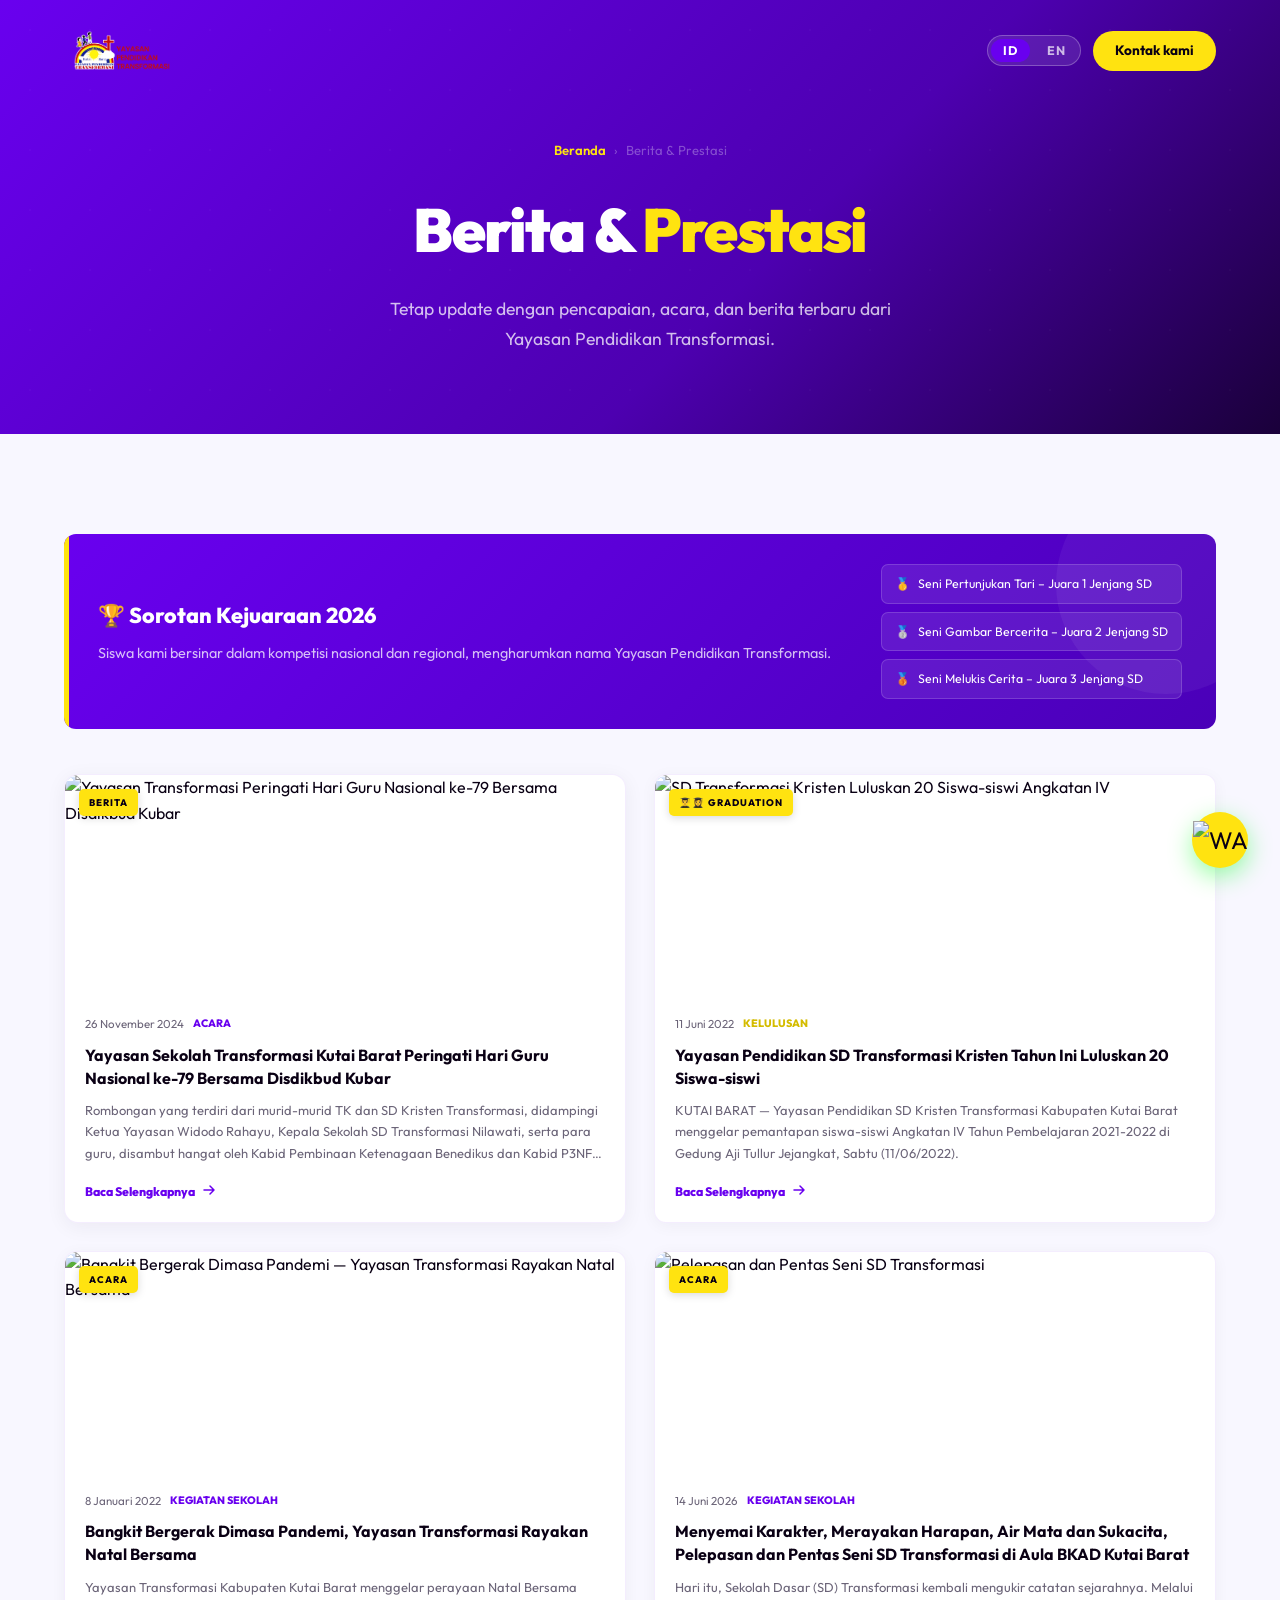
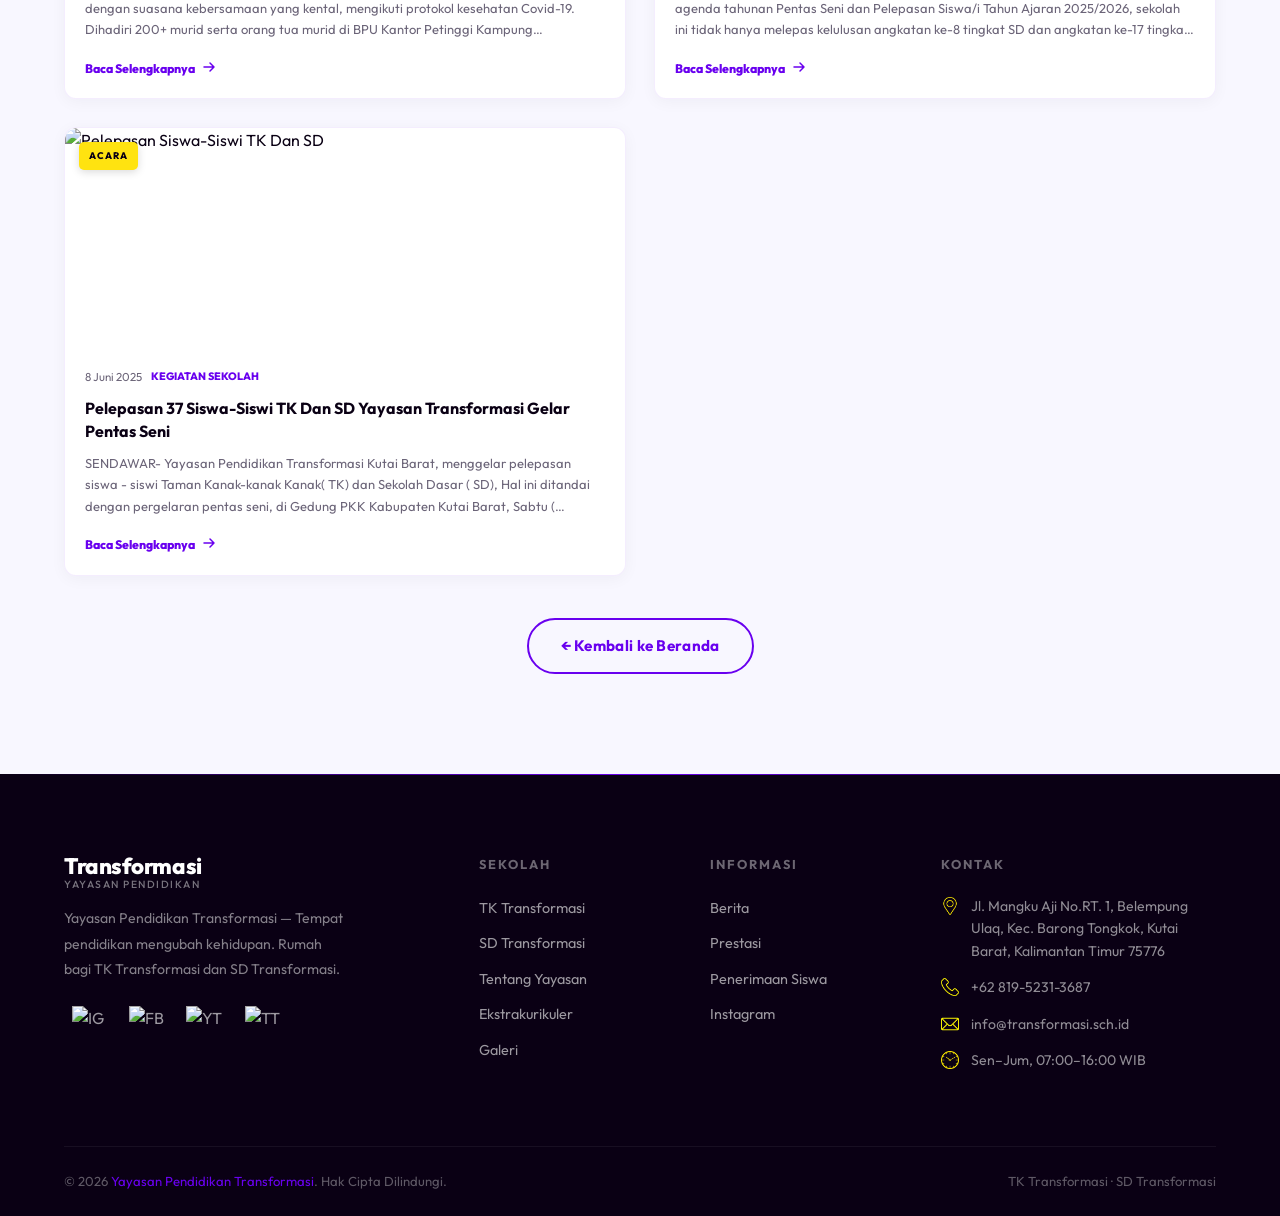
==== commit 19ebc8cc: "seo: optimize landing page" ====
--- a/berita.html
+++ b/berita.html
@@ -4,7 +4,14 @@
   <meta charset="UTF-8" />
   <meta name="viewport" content="width=device-width, initial-scale=1.0" />
   <title>Berita & Prestasi — Yayasan Pendidikan Transformasi</title>
-  <meta name="description" content="Berita terbaru dan sorotan prestasi siswa SD & TK Transformasi, Kutai Barat." />
+  <meta name="description" content="Berita & Prestasi SD & TK Transformasi Kutai Barat. Update terbaru, pencapaian siswa, acara sekolah, dan kabar penting." />
+  <link rel="canonical" href="https://yayasan-transformasi.local/berita.html" />
+  <meta property="og:type" content="website" />
+  <meta property="og:url" content="https://yayasan-transformasi.local/berita.html" />
+  <meta property="og:title" content="Berita & Prestasi — SD & TK Transformasi Kutai Barat" />
+  <meta property="og:description" content="Update terbaru, pencapaian siswa, dan acara sekolah dari Yayasan Pendidikan Transformasi." />
+  <meta property="og:image" content="https://yayasan-transformasi.local/back2.jpg" />
+  <meta property="og:image:alt" content="Berita Transformasi Kutai Barat" />
   <link rel="stylesheet" href="style.css" />
   <link rel="icon" href="data:image/svg+xml,<svg xmlns='http://www.w3.org/2000/svg' viewBox='0 0 100 100'><text y='.9em' font-size='90'>🎓</text></svg>" />
   <style>
@@ -108,7 +115,26 @@
       }
     }
   </style>
-  </style>
+  <script type="application/ld+json">
+{
+  "@context": "https://schema.org",
+  "@type": "LocalBusiness",
+  "name": "Yayasan Pendidikan Transformasi",
+  "image": "https://yayasan-transformasi.local/back2.jpg",
+  "description": "Lembaga pendidikan modern SD & TK di Kutai Barat",
+  "address": {
+    "@type": "PostalAddress",
+    "streetAddress": "Jl. Mangku Aji No. RT. 1, Belempung Ulaq",
+    "addressLocality": "Barong Tongkok",
+    "addressRegion": "Kutai Barat",
+    "postalCode": "75700",
+    "addressCountry": "ID"
+  },
+  "telephone": "+62-819-5231-3687",
+  "url": "https://yayasan-transformasi.local",
+  "priceRange": "$$"
+}
+</script>
 </head>
 
 <body>
@@ -117,9 +143,9 @@
   <header id="navbar">
     <div class="container">
       <div class="nav-inner">
-        <a href="index.html" class="nav-logo">
-          <img src="/assets/logo.png" alt="Transformasi Logo" onerror="this.style.display='none'" />
-        </a>
+         <a href="index.html" class="nav-logo">
+           <img src="/assets/logo.png" alt="Logo Yayasan Pendidikan Transformasi" onerror="this.style.display='none'" />
+         </a>
         <nav class="nav-links" id="navLinks">
           <!-- <a href="index.html#about">Tentang Kami</a>
           <a href="berita.html">Berita & Prestasi</a>
@@ -154,12 +180,13 @@
       <span>›</span>
       <span>Berita & Prestasi</span>
     </div>
-    <h1>Berita &amp; <span>Prestasi</span></h1>
+     <h1 aria-label="Berita dan Prestasi SD & TK Transformasi Kutai Barat">Berita &amp; <span>Prestasi</span></h1>
     <p>Tetap update dengan pencapaian, acara, dan berita terbaru dari Yayasan Pendidikan Transformasi.</p>
   </section>
 
-  <!-- MAIN CONTENT -->
-  <section id="berita" class="section-pad">
+   <!-- MAIN CONTENT -->
+   <main>
+   <section id="berita" class="section-pad">
     <div class="container">
 
       <!-- Prestasi Banner -->
@@ -182,9 +209,9 @@
       <div class="news-grid-extended" style="margin-top: 0;">
 
         <!-- Card 1 -->
-        <div class="news-card reveal">
-          <div class="news-img-wrap">
-            <img src="https://mediakaltim.com/wp-content/uploads/2024/11/KUBAR-Hari-Guru-Nasional1-696x305.jpg" alt="Hari Guru Nasional" />
+         <div class="news-card reveal">
+           <div class="news-img-wrap">
+             <img src="https://mediakaltim.com/wp-content/uploads/2024/11/KUBAR-Hari-Guru-Nasional1-696x305.jpg" alt="Yayasan Transformasi Peringati Hari Guru Nasional ke-79 Bersama Disdikbud Kubar" />
             <span class="news-badge">Berita</span>
           </div>
           <div class="news-body">
@@ -202,9 +229,9 @@
         </div>
 
         <!-- Card 2 -->
-        <div class="news-card reveal">
-          <div class="news-img-wrap">
-            <img src="https://www.berandaindonesia.id/wp-content/uploads/2022/06/IMG_20220612_060843.jpg" alt="Kelulusan" />
+         <div class="news-card reveal">
+           <div class="news-img-wrap">
+             <img src="https://www.berandaindonesia.id/wp-content/uploads/2022/06/IMG_20220612_060843.jpg" alt="SD Transformasi Kristen Luluskan 20 Siswa-siswi Angkatan IV" />
             <span class="news-badge Graduation">👨‍🎓👩‍🎓 Graduation</span>
           </div>
           <div class="news-body">
@@ -222,9 +249,9 @@
         </div>
 
         <!-- Card 3 -->
-        <div class="news-card reveal">
-          <div class="news-img-wrap">
-            <img src="https://swarakaltim.com/wp-content/uploads/2022/01/Bangkit-Bergerak-Dimasa-Pandemi-Yayasan-Transformasi-Rayakan-Natal-Bersama.jpg" alt="Natal Bersama" />
+         <div class="news-card reveal">
+           <div class="news-img-wrap">
+             <img src="https://swarakaltim.com/wp-content/uploads/2022/01/Bangkit-Bergerak-Dimasa-Pandemi-Yayasan-Transformasi-Rayakan-Natal-Bersama.jpg" alt="Bangkit Bergerak Dimasa Pandemi — Yayasan Transformasi Rayakan Natal Bersama" />
             <span class="news-badge">Acara</span>
           </div>
           <div class="news-body">
@@ -291,7 +318,8 @@
         <a href="index.html" class="btn btn-outline-purple">← Kembali ke Beranda</a>
       </div>
     </div>
-  </section>
+   </section>
+   </main>
 
   <!-- FOOTER -->
   <footer id="footer">
@@ -352,5 +380,51 @@
   </a>
 
   <script src="script.js"></script>
+
+<script type="application/ld+json">
+{
+  "@context": "https://schema.org",
+  "@type": "NewsArticle",
+  "headline": "Yayasan Transformasi Peringati Hari Guru Nasional ke-79 Bersama Disdikbud Kubar",
+  "datePublished": "2024-11-26",
+  "image": "https://mediakaltim.com/wp-content/uploads/2024/11/KUBAR-Hari-Guru-Nasional1-696x305.jpg",
+  "description": "Rombongan yang terdiri dari murid-murid TK dan SD Kristen Transformasi, didampingi Ketua Yayasan Widodo Rahayu, Kepala Sekolah SD Transformasi Nilawati, serta para guru, disambut hangat oleh Kabid Pembinaan Ketenagaan Benedikus dan Kabid P3NF Deddy Mance di ruang rapat lantai dua Kantor Disdikbud Kubar.",
+  "author": {
+    "@type": "Organization",
+    "name": "Yayasan Pendidikan Transformasi"
+  }
+}
+</script>
+
+<script type="application/ld+json">
+{
+  "@context": "https://schema.org",
+  "@type": "NewsArticle",
+  "headline": "SD Transformasi Kristen Luluskan 20 Siswa-siswi Angkatan IV",
+  "datePublished": "2022-06-11",
+  "image": "https://www.berandaindonesia.id/wp-content/uploads/2022/06/IMG_20220612_060843.jpg",
+  "description": "Yayasan Pendidikan SD Kristen Transformasi Kabupaten Kutai Barat menggelar pemantapan siswa-siswi Angkatan IV Tahun Pembelajaran 2021-2022 di Gedung Aji Tullur Jejangkat.",
+  "author": {
+    "@type": "Organization",
+    "name": "Yayasan Pendidikan Transformasi"
+  }
+}
+</script>
+
+<script type="application/ld+json">
+{
+  "@context": "https://schema.org",
+  "@type": "NewsArticle",
+  "headline": "Bangkit Bergerak Dimasa Pandemi — Yayasan Transformasi Rayakan Natal Bersama",
+  "datePublished": "2022-01-08",
+  "image": "https://swarakaltim.com/wp-content/uploads/2022/01/Bangkit-Bergerak-Dimasa-Pandemi-Yayasan-Transformasi-Rayakan-Natal-Bersama.jpg",
+  "description": "Yayasan Transformasi Kabupaten Kutai Barat menggelar perayaan Natal Bersama dengan suasana kebersamaan yang kental, mengikuti protokol kesehatan Covid-19. Dihadiri 200+ murid serta orang tua murid di BPU Kantor Petinggi Kampung Belempung.",
+  "author": {
+    "@type": "Organization",
+    "name": "Yayasan Pendidikan Transformasi"
+  }
+}
+</script>
+
 </body>
 </html>
